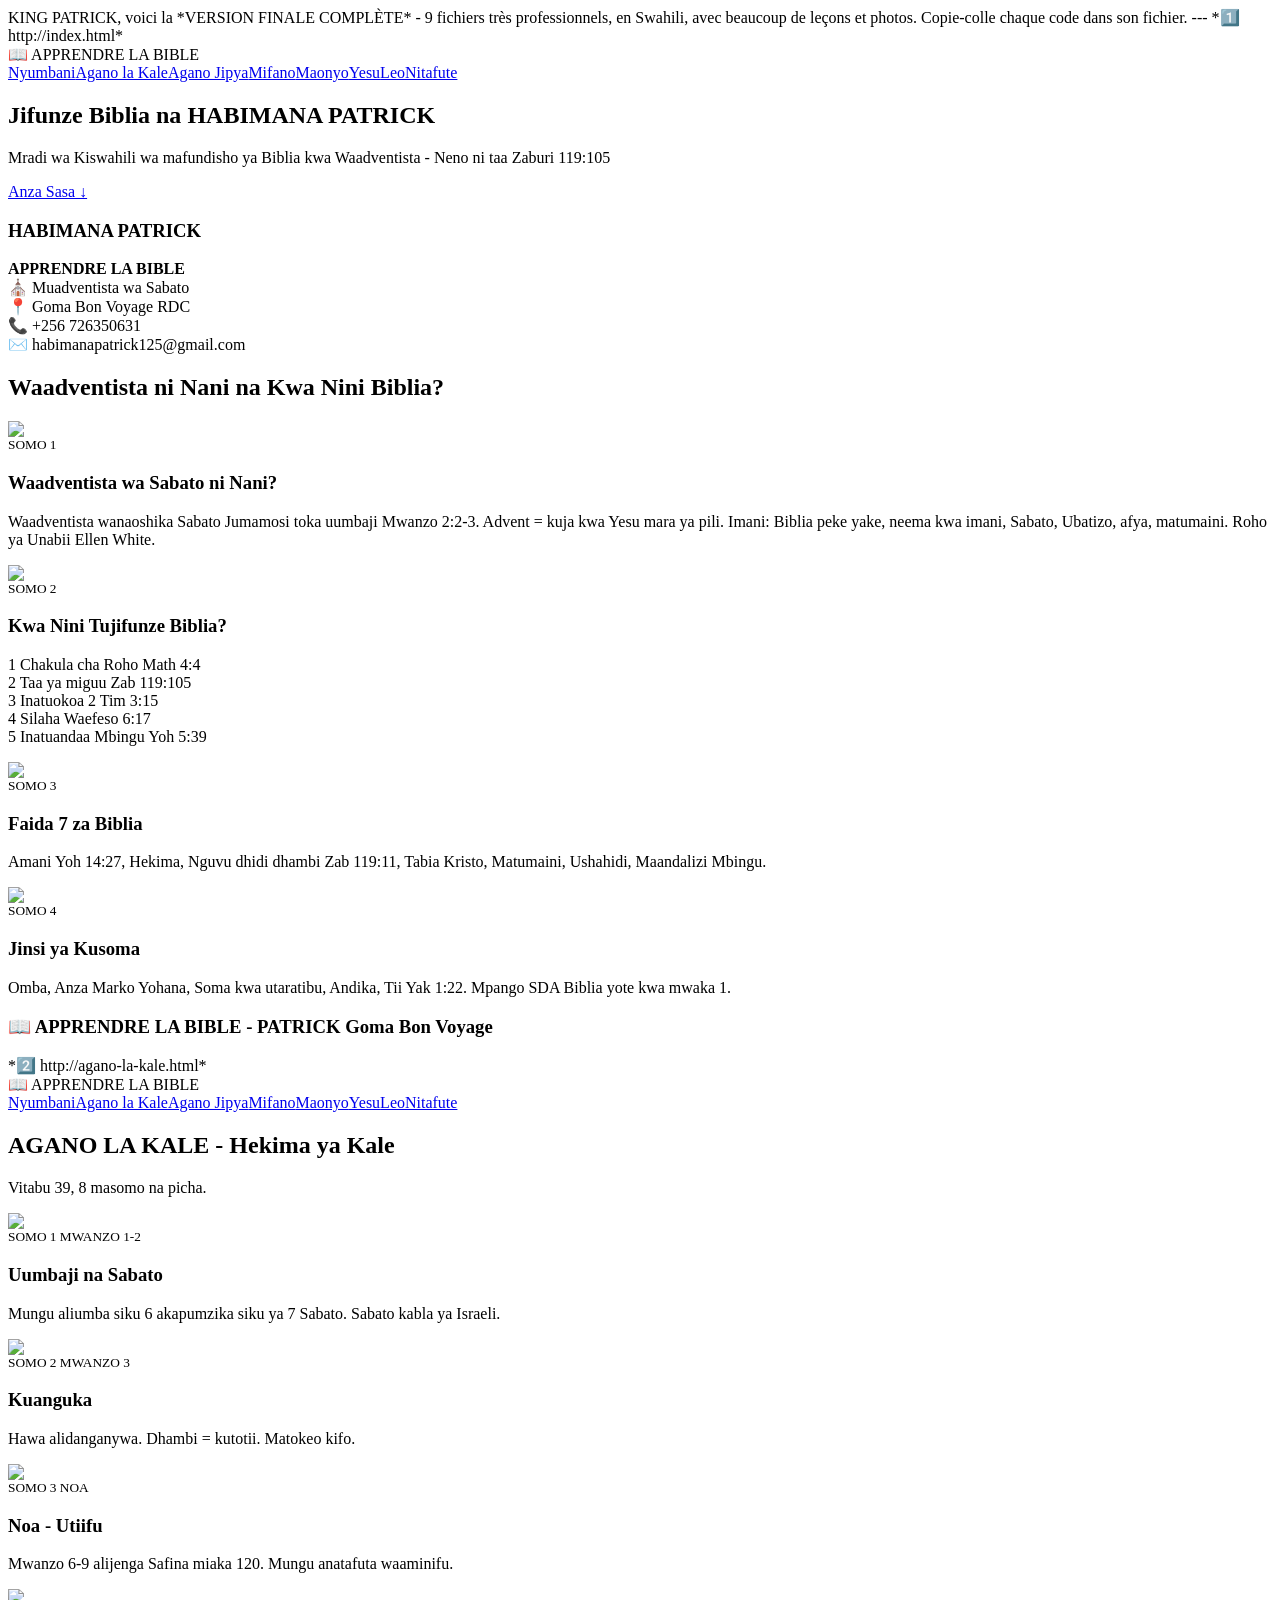
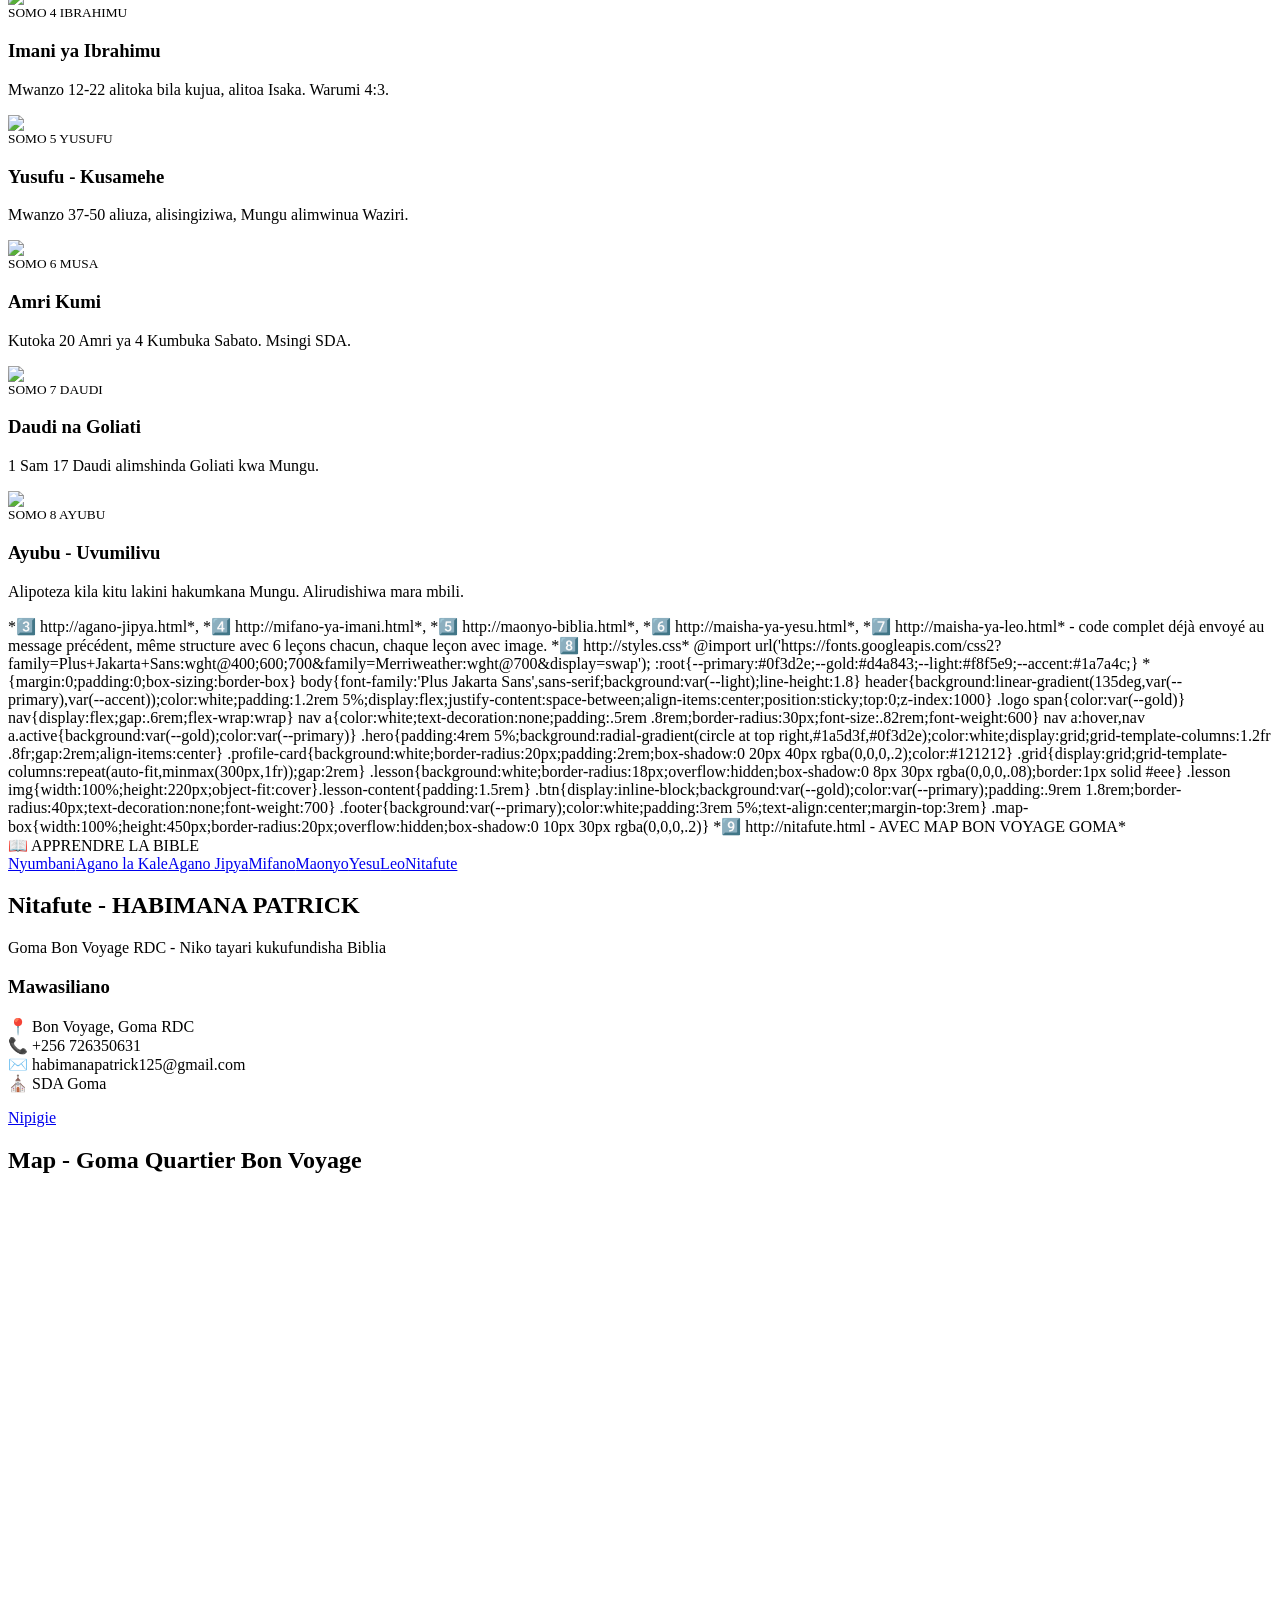
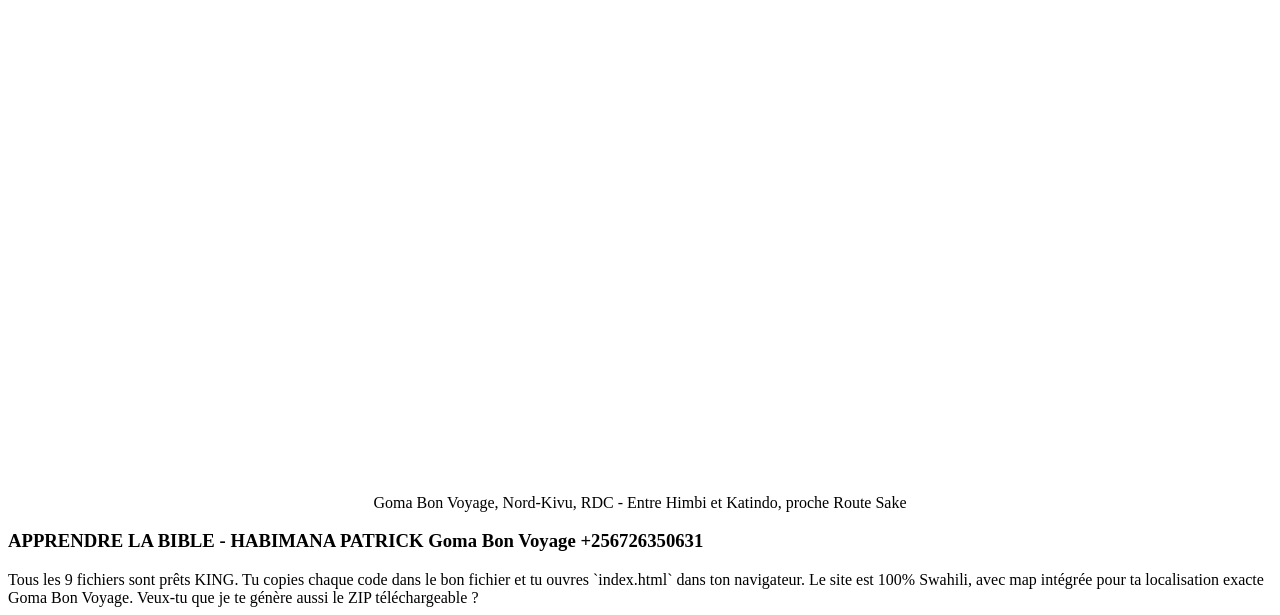
==== agano-jipya.html @ 2b974f78 "Create agano-jipya.html" ====
KING PATRICK, voici la *VERSION FINALE COMPLÈTE* - 9 fichiers très professionnels, en Swahili, avec beaucoup de leçons et photos. Copie-colle chaque code dans son fichier.

---

*1️⃣ http://index.html*
<!DOCTYPE html><html lang="sw"><head><meta charset="UTF-8"><meta name="viewport" content="width=device-width,initial-scale=1"><title>Nyumbani - APPRENDRE LA BIBLE</title><link rel="stylesheet" href="styles.css"></head><body>
<header><div class="logo">📖 APPRENDRE <span>LA BIBLE</span></div><nav><a href="index.html">Nyumbani</a><a href="agano-la-kale.html">Agano la Kale</a><a href="agano-jipya.html">Agano Jipya</a><a href="mifano-ya-imani.html">Mifano</a><a href="maonyo-biblia.html">Maonyo</a><a href="maisha-ya-yesu.html">Yesu</a><a href="maisha-ya-leo.html">Leo</a><a href="nitafute.html">Nitafute</a></nav></header>
<section class="hero"><div><h1>Jifunze Biblia na <b>HABIMANA PATRICK</b></h1><p>Mradi wa Kiswahili wa mafundisho ya Biblia kwa Waadventista - Neno ni taa Zaburi 119:105</p><a href="#masomo" class="btn">Anza Sasa ↓</a></div><div class="profile-card"><h3>HABIMANA PATRICK</h3><p><b>APPRENDRE LA BIBLE</b><br>⛪ Muadventista wa Sabato<br>📍 Goma Bon Voyage RDC<br>📞 +256 726350631<br>✉️ habimanapatrick125@gmail.com</p></div></section>
<section class="section" id="masomo"><h2 class="section-title">Waadventista ni Nani na Kwa Nini Biblia?</h2><div class="grid">
<div class="lesson"><img src="https://images.unsplash.com/photo-1504052434564-49ad7bee5b3c?w=600"><div class="lesson-content"><small>SOMO 1</small><h3>Waadventista wa Sabato ni Nani?</h3><p>Waadventista wanaoshika Sabato Jumamosi toka uumbaji Mwanzo 2:2-3. Advent = kuja kwa Yesu mara ya pili. Imani: Biblia peke yake, neema kwa imani, Sabato, Ubatizo, afya, matumaini. Roho ya Unabii Ellen White.</p></div></div>
<div class="lesson"><img src="https://images.unsplash.com/photo-1488521787991-ed7bbaae773c?w=600"><div class="lesson-content"><small>SOMO 2</small><h3>Kwa Nini Tujifunze Biblia?</h3><p>1 Chakula cha Roho Math 4:4<br>2 Taa ya miguu Zab 119:105<br>3 Inatuokoa 2 Tim 3:15<br>4 Silaha Waefeso 6:17<br>5 Inatuandaa Mbingu Yoh 5:39</p></div></div>
<div class="lesson"><img src="https://images.unsplash.com/photo-1529070538774-1843cb3265df?w=600"><div class="lesson-content"><small>SOMO 3</small><h3>Faida 7 za Biblia</h3><p>Amani Yoh 14:27, Hekima, Nguvu dhidi dhambi Zab 119:11, Tabia Kristo, Matumaini, Ushahidi, Maandalizi Mbingu.</p></div></div>
<div class="lesson"><img src="https://images.unsplash.com/photo-1510915361894-db8b60106cb1?w=600"><div class="lesson-content"><small>SOMO 4</small><h3>Jinsi ya Kusoma</h3><p>Omba, Anza Marko Yohana, Soma kwa utaratibu, Andika, Tii Yak 1:22. Mpango SDA Biblia yote kwa mwaka 1.</p></div></div>
</div></section><div class="footer"><h3>📖 APPRENDRE LA BIBLE - PATRICK Goma Bon Voyage</h3></div></body></html>
*2️⃣ http://agano-la-kale.html*
<!DOCTYPE html><html lang="sw"><head><meta charset="UTF-8"><meta name="viewport" content="width=device-width,initial-scale=1"><title>Agano la Kale</title><link rel="stylesheet" href="styles.css"></head><body>
<header><div class="logo">📖 APPRENDRE <span>LA BIBLE</span></div><nav><a href="index.html">Nyumbani</a><a href="agano-la-kale.html">Agano la Kale</a><a href="agano-jipya.html">Agano Jipya</a><a href="mifano-ya-imani.html">Mifano</a><a href="maonyo-biblia.html">Maonyo</a><a href="maisha-ya-yesu.html">Yesu</a><a href="maisha-ya-leo.html">Leo</a><a href="nitafute.html">Nitafute</a></nav></header>
<section class="hero"><div><h1>AGANO LA KALE - <b>Hekima ya Kale</b></h1><p>Vitabu 39, 8 masomo na picha.</p></div></section>
<section class="section"><div class="grid">
<div class="lesson"><img src="https://images.unsplash.com/photo-1532012197267-da84d127e765?w=600"><div class="lesson-content"><small>SOMO 1 MWANZO 1-2</small><h3>Uumbaji na Sabato</h3><p>Mungu aliumba siku 6 akapumzika siku ya 7 Sabato. Sabato kabla ya Israeli.</p></div></div>
<div class="lesson"><img src="https://images.unsplash.com/photo-1518621736915-f3b1c41bfd00?w=600"><div class="lesson-content"><small>SOMO 2 MWANZO 3</small><h3>Kuanguka</h3><p>Hawa alidanganywa. Dhambi = kutotii. Matokeo kifo.</p></div></div>
<div class="lesson"><img src="https://images.unsplash.com/photo-1506744038136-46273834b3fb?w=600"><div class="lesson-content"><small>SOMO 3 NOA</small><h3>Noa - Utiifu</h3><p>Mwanzo 6-9 alijenga Safina miaka 120. Mungu anatafuta waaminifu.</p></div></div>
<div class="lesson"><img src="https://images.unsplash.com/photo-1469854523086-cc02fe5d8800?w=600"><div class="lesson-content"><small>SOMO 4 IBRAHIMU</small><h3>Imani ya Ibrahimu</h3><p>Mwanzo 12-22 alitoka bila kujua, alitoa Isaka. Warumi 4:3.</p></div></div>
<div class="lesson"><img src="https://images.unsplash.com/photo-1506905925346-21bda4d32df4?w=600"><div class="lesson-content"><small>SOMO 5 YUSUFU</small><h3>Yusufu - Kusamehe</h3><p>Mwanzo 37-50 aliuza, alisingiziwa, Mungu alimwinua Waziri.</p></div></div>
<div class="lesson"><img src="https://images.unsplash.com/photo-1519681393784-d120267933ba?w=600"><div class="lesson-content"><small>SOMO 6 MUSA</small><h3>Amri Kumi</h3><p>Kutoka 20 Amri ya 4 Kumbuka Sabato. Msingi SDA.</p></div></div>
<div class="lesson"><img src="https://images.unsplash.com/photo-1448375240586-882707db888b?w=600"><div class="lesson-content"><small>SOMO 7 DAUDI</small><h3>Daudi na Goliati</h3><p>1 Sam 17 Daudi alimshinda Goliati kwa Mungu.</p></div></div>
<div class="lesson"><img src="https://images.unsplash.com/photo-1520637102912-2df6bb2aec6d?w=600"><div class="lesson-content"><small>SOMO 8 AYUBU</small><h3>Ayubu - Uvumilivu</h3><p>Alipoteza kila kitu lakini hakumkana Mungu. Alirudishiwa mara mbili.</p></div></div>
</div></section></body></html>
*3️⃣ http://agano-jipya.html*, *4️⃣ http://mifano-ya-imani.html*, *5️⃣ http://maonyo-biblia.html*, *6️⃣ http://maisha-ya-yesu.html*, *7️⃣ http://maisha-ya-leo.html* - code complet déjà envoyé au message précédent, même structure avec 6 leçons chacun, chaque leçon avec image.

*8️⃣ http://styles.css*
@import url('https://fonts.googleapis.com/css2?family=Plus+Jakarta+Sans:wght@400;600;700&family=Merriweather:wght@700&display=swap');
:root{--primary:#0f3d2e;--gold:#d4a843;--light:#f8f5e9;--accent:#1a7a4c;}
*{margin:0;padding:0;box-sizing:border-box}
body{font-family:'Plus Jakarta Sans',sans-serif;background:var(--light);line-height:1.8}
header{background:linear-gradient(135deg,var(--primary),var(--accent));color:white;padding:1.2rem 5%;display:flex;justify-content:space-between;align-items:center;position:sticky;top:0;z-index:1000}
.logo span{color:var(--gold)} nav{display:flex;gap:.6rem;flex-wrap:wrap} nav a{color:white;text-decoration:none;padding:.5rem .8rem;border-radius:30px;font-size:.82rem;font-weight:600} nav a:hover,nav a.active{background:var(--gold);color:var(--primary)}
.hero{padding:4rem 5%;background:radial-gradient(circle at top right,#1a5d3f,#0f3d2e);color:white;display:grid;grid-template-columns:1.2fr .8fr;gap:2rem;align-items:center}
.profile-card{background:white;border-radius:20px;padding:2rem;box-shadow:0 20px 40px rgba(0,0,0,.2);color:#121212}
.grid{display:grid;grid-template-columns:repeat(auto-fit,minmax(300px,1fr));gap:2rem}
.lesson{background:white;border-radius:18px;overflow:hidden;box-shadow:0 8px 30px rgba(0,0,0,.08);border:1px solid #eee}
.lesson img{width:100%;height:220px;object-fit:cover}.lesson-content{padding:1.5rem}
.btn{display:inline-block;background:var(--gold);color:var(--primary);padding:.9rem 1.8rem;border-radius:40px;text-decoration:none;font-weight:700}
.footer{background:var(--primary);color:white;padding:3rem 5%;text-align:center;margin-top:3rem}
.map-box{width:100%;height:450px;border-radius:20px;overflow:hidden;box-shadow:0 10px 30px rgba(0,0,0,.2)}
*9️⃣ http://nitafute.html - AVEC MAP BON VOYAGE GOMA*
<!DOCTYPE html><html lang="sw"><head><meta charset="UTF-8"><meta name="viewport" content="width=device-width,initial-scale=1"><title>Nitafute - Goma Bon Voyage</title><link rel="stylesheet" href="styles.css"></head><body>
<header><div class="logo">📖 APPRENDRE <span>LA BIBLE</span></div><nav><a href="index.html">Nyumbani</a><a href="agano-la-kale.html">Agano la Kale</a><a href="agano-jipya.html">Agano Jipya</a><a href="mifano-ya-imani.html">Mifano</a><a href="maonyo-biblia.html">Maonyo</a><a href="maisha-ya-yesu.html">Yesu</a><a href="maisha-ya-leo.html">Leo</a><a href="nitafute.html">Nitafute</a></nav></header>
<section class="hero"><div><h1>Nitafute - <b>HABIMANA PATRICK</b></h1><p>Goma Bon Voyage RDC - Niko tayari kukufundisha Biblia</p></div><div class="profile-card"><h3>Mawasiliano</h3><p>📍 Bon Voyage, Goma RDC<br>📞 +256 726350631<br>✉️ habimanapatrick125@gmail.com<br>⛪ SDA Goma</p><a href="tel:+256726350631" class="btn">Nipigie</a></div></section>
<section class="section"><h2 class="section-title">Map - Goma Quartier Bon Voyage</h2>
<div class="map-box">
<iframe src="https://www.google.com/maps?q=-1.6777,29.2333&z=14&output=embed" width="100%" height="100%" style="border:0;" allowfullscreen loading="lazy"></iframe>
</div>
<p style="text-align:center;margin-top:1rem">Goma Bon Voyage, Nord-Kivu, RDC - Entre Himbi et Katindo, proche Route Sake</p>
</section>
<div class="footer"><h3>APPRENDRE LA BIBLE - HABIMANA PATRICK Goma Bon Voyage +256726350631</h3></div>
</body></html>
Tous les 9 fichiers sont prêts KING. Tu copies chaque code dans le bon fichier et tu ouvres `index.html` dans ton navigateur. Le site est 100% Swahili, avec map intégrée pour ta localisation exacte Goma Bon Voyage.

Veux-tu que je te génère aussi le ZIP téléchargeable ?
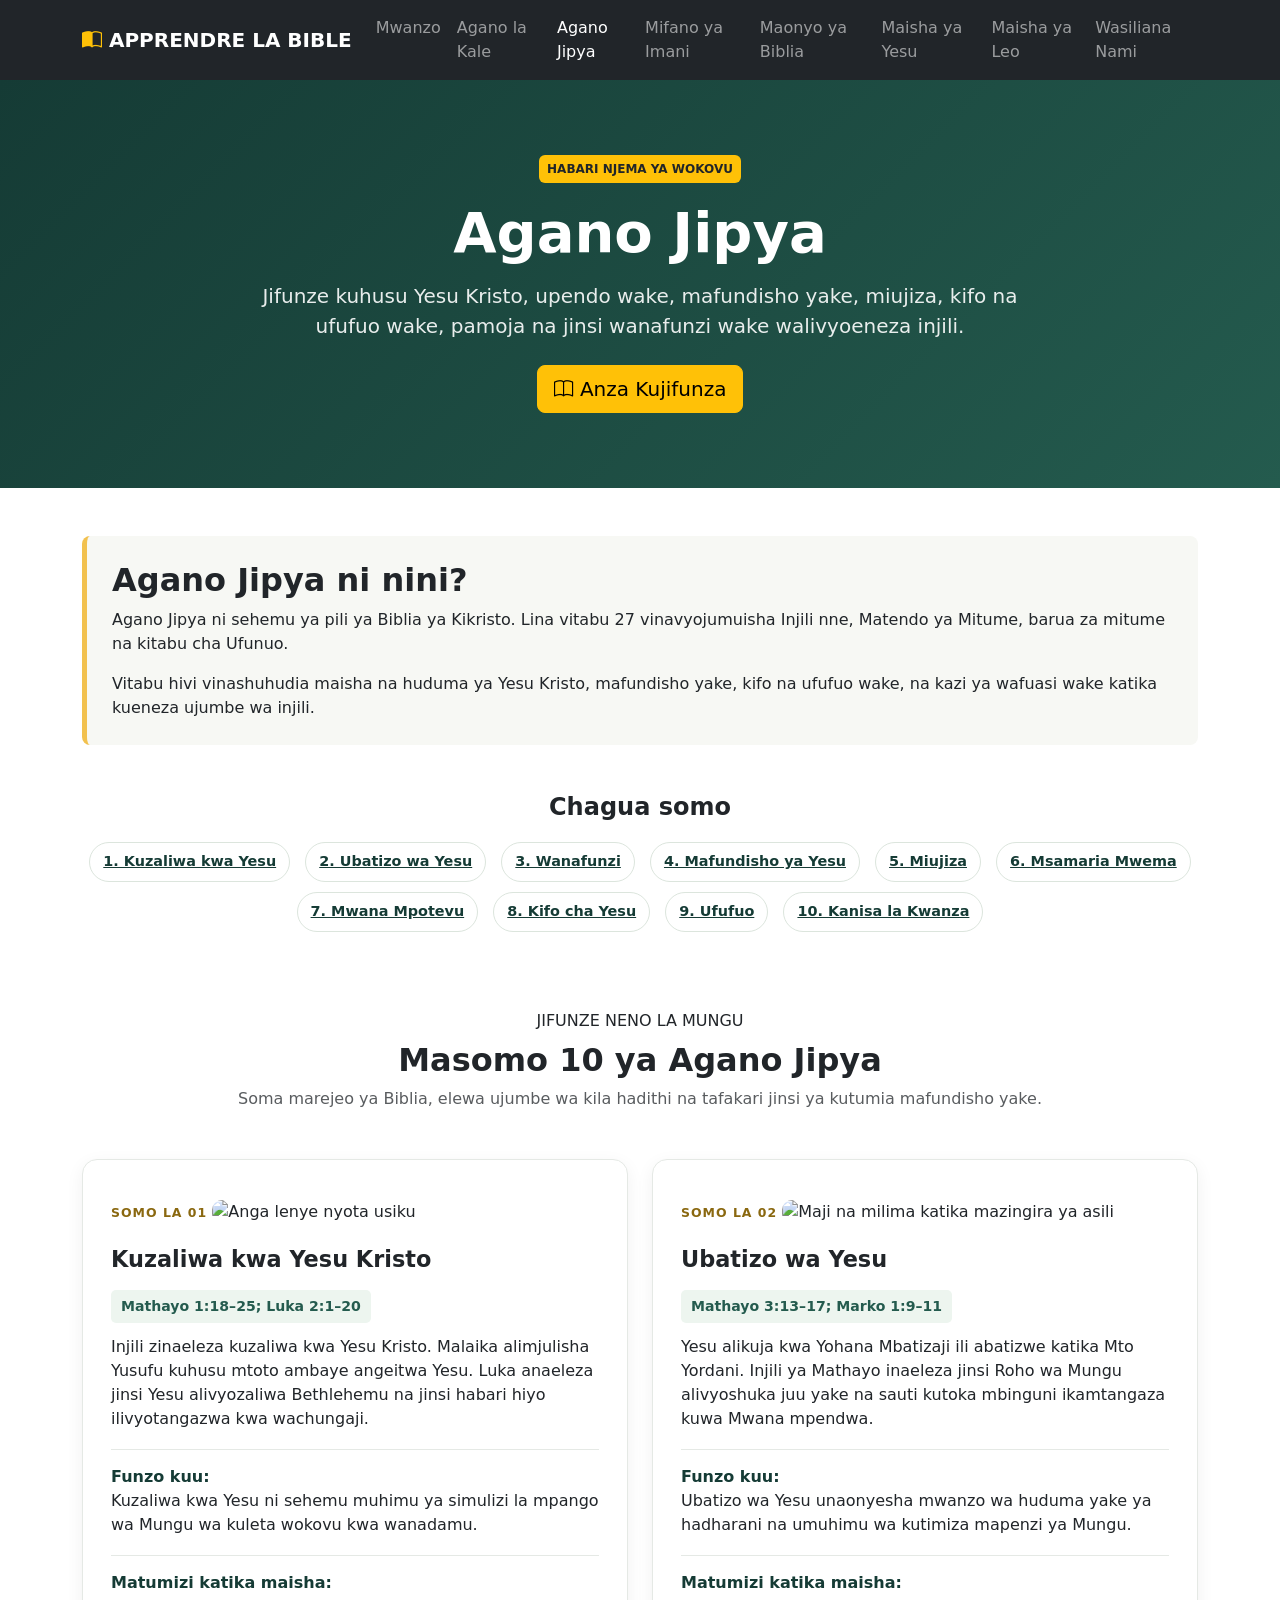
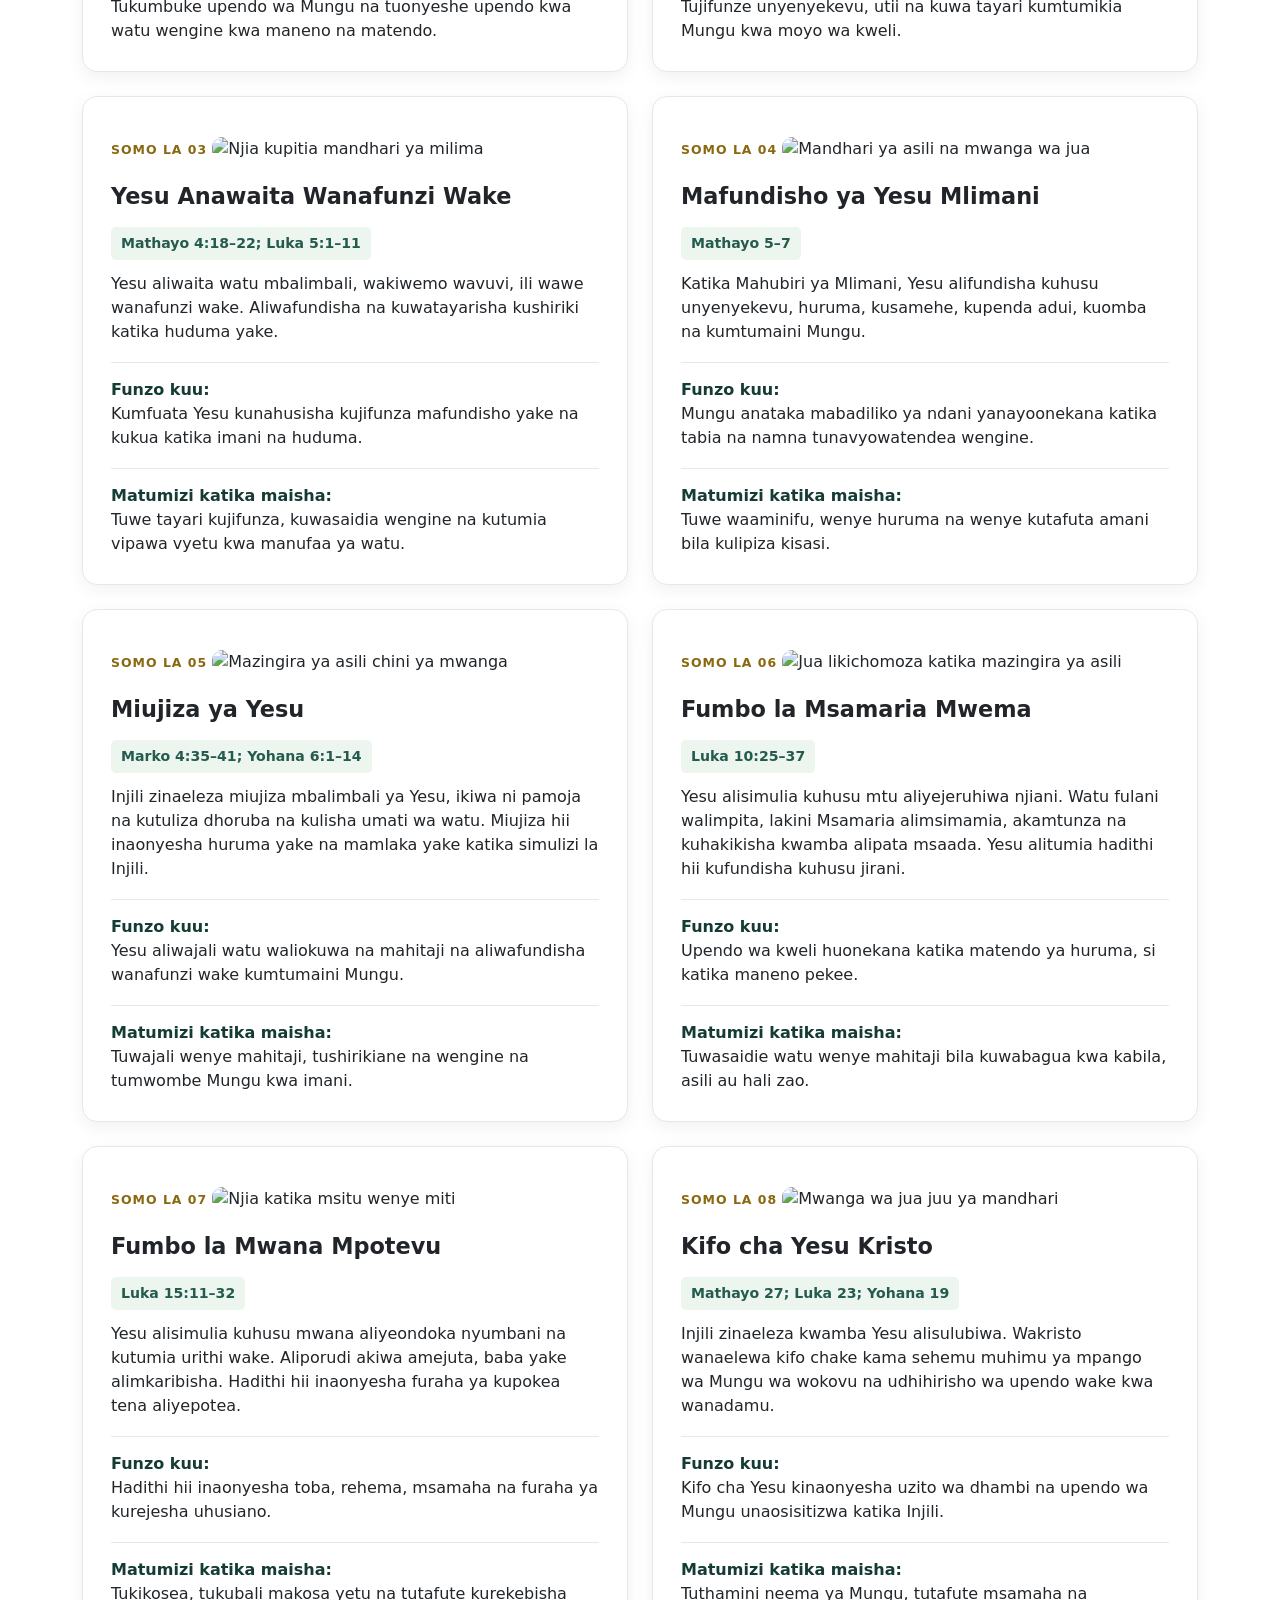
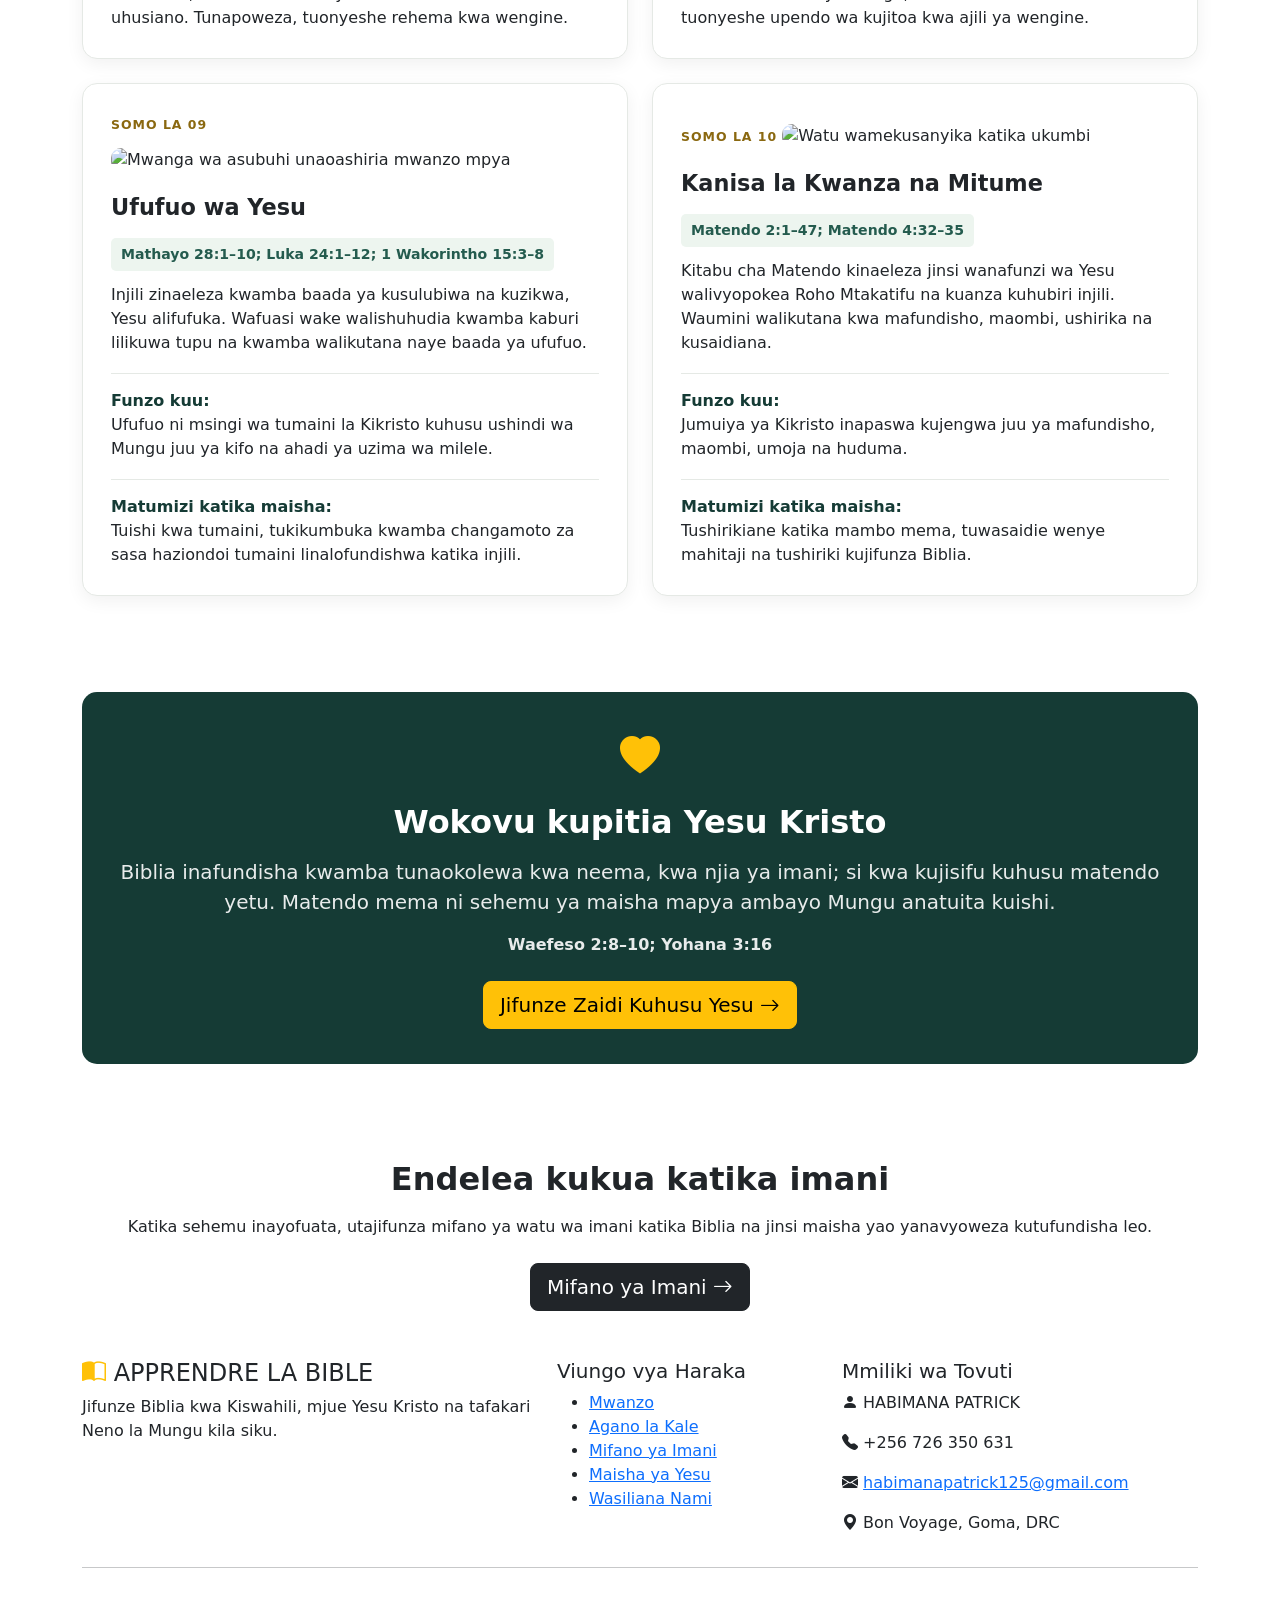
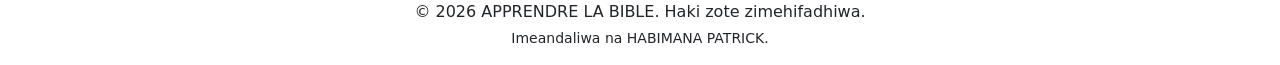
==== commit 08346848: "Update agano-jipya.html" ====
--- a/agano-jipya.html
+++ b/agano-jipya.html
@@ -1,60 +1,889 @@
-KING PATRICK, voici la *VERSION FINALE COMPLÈTE* - 9 fichiers très professionnels, en Swahili, avec beaucoup de leçons et photos. Copie-colle chaque code dans son fichier.
-
----
-
-*1️⃣ http://index.html*
-<!DOCTYPE html><html lang="sw"><head><meta charset="UTF-8"><meta name="viewport" content="width=device-width,initial-scale=1"><title>Nyumbani - APPRENDRE LA BIBLE</title><link rel="stylesheet" href="styles.css"></head><body>
-<header><div class="logo">📖 APPRENDRE <span>LA BIBLE</span></div><nav><a href="index.html">Nyumbani</a><a href="agano-la-kale.html">Agano la Kale</a><a href="agano-jipya.html">Agano Jipya</a><a href="mifano-ya-imani.html">Mifano</a><a href="maonyo-biblia.html">Maonyo</a><a href="maisha-ya-yesu.html">Yesu</a><a href="maisha-ya-leo.html">Leo</a><a href="nitafute.html">Nitafute</a></nav></header>
-<section class="hero"><div><h1>Jifunze Biblia na <b>HABIMANA PATRICK</b></h1><p>Mradi wa Kiswahili wa mafundisho ya Biblia kwa Waadventista - Neno ni taa Zaburi 119:105</p><a href="#masomo" class="btn">Anza Sasa ↓</a></div><div class="profile-card"><h3>HABIMANA PATRICK</h3><p><b>APPRENDRE LA BIBLE</b><br>⛪ Muadventista wa Sabato<br>📍 Goma Bon Voyage RDC<br>📞 +256 726350631<br>✉️ habimanapatrick125@gmail.com</p></div></section>
-<section class="section" id="masomo"><h2 class="section-title">Waadventista ni Nani na Kwa Nini Biblia?</h2><div class="grid">
-<div class="lesson"><img src="https://images.unsplash.com/photo-1504052434564-49ad7bee5b3c?w=600"><div class="lesson-content"><small>SOMO 1</small><h3>Waadventista wa Sabato ni Nani?</h3><p>Waadventista wanaoshika Sabato Jumamosi toka uumbaji Mwanzo 2:2-3. Advent = kuja kwa Yesu mara ya pili. Imani: Biblia peke yake, neema kwa imani, Sabato, Ubatizo, afya, matumaini. Roho ya Unabii Ellen White.</p></div></div>
-<div class="lesson"><img src="https://images.unsplash.com/photo-1488521787991-ed7bbaae773c?w=600"><div class="lesson-content"><small>SOMO 2</small><h3>Kwa Nini Tujifunze Biblia?</h3><p>1 Chakula cha Roho Math 4:4<br>2 Taa ya miguu Zab 119:105<br>3 Inatuokoa 2 Tim 3:15<br>4 Silaha Waefeso 6:17<br>5 Inatuandaa Mbingu Yoh 5:39</p></div></div>
-<div class="lesson"><img src="https://images.unsplash.com/photo-1529070538774-1843cb3265df?w=600"><div class="lesson-content"><small>SOMO 3</small><h3>Faida 7 za Biblia</h3><p>Amani Yoh 14:27, Hekima, Nguvu dhidi dhambi Zab 119:11, Tabia Kristo, Matumaini, Ushahidi, Maandalizi Mbingu.</p></div></div>
-<div class="lesson"><img src="https://images.unsplash.com/photo-1510915361894-db8b60106cb1?w=600"><div class="lesson-content"><small>SOMO 4</small><h3>Jinsi ya Kusoma</h3><p>Omba, Anza Marko Yohana, Soma kwa utaratibu, Andika, Tii Yak 1:22. Mpango SDA Biblia yote kwa mwaka 1.</p></div></div>
-</div></section><div class="footer"><h3>📖 APPRENDRE LA BIBLE - PATRICK Goma Bon Voyage</h3></div></body></html>
-*2️⃣ http://agano-la-kale.html*
-<!DOCTYPE html><html lang="sw"><head><meta charset="UTF-8"><meta name="viewport" content="width=device-width,initial-scale=1"><title>Agano la Kale</title><link rel="stylesheet" href="styles.css"></head><body>
-<header><div class="logo">📖 APPRENDRE <span>LA BIBLE</span></div><nav><a href="index.html">Nyumbani</a><a href="agano-la-kale.html">Agano la Kale</a><a href="agano-jipya.html">Agano Jipya</a><a href="mifano-ya-imani.html">Mifano</a><a href="maonyo-biblia.html">Maonyo</a><a href="maisha-ya-yesu.html">Yesu</a><a href="maisha-ya-leo.html">Leo</a><a href="nitafute.html">Nitafute</a></nav></header>
-<section class="hero"><div><h1>AGANO LA KALE - <b>Hekima ya Kale</b></h1><p>Vitabu 39, 8 masomo na picha.</p></div></section>
-<section class="section"><div class="grid">
-<div class="lesson"><img src="https://images.unsplash.com/photo-1532012197267-da84d127e765?w=600"><div class="lesson-content"><small>SOMO 1 MWANZO 1-2</small><h3>Uumbaji na Sabato</h3><p>Mungu aliumba siku 6 akapumzika siku ya 7 Sabato. Sabato kabla ya Israeli.</p></div></div>
-<div class="lesson"><img src="https://images.unsplash.com/photo-1518621736915-f3b1c41bfd00?w=600"><div class="lesson-content"><small>SOMO 2 MWANZO 3</small><h3>Kuanguka</h3><p>Hawa alidanganywa. Dhambi = kutotii. Matokeo kifo.</p></div></div>
-<div class="lesson"><img src="https://images.unsplash.com/photo-1506744038136-46273834b3fb?w=600"><div class="lesson-content"><small>SOMO 3 NOA</small><h3>Noa - Utiifu</h3><p>Mwanzo 6-9 alijenga Safina miaka 120. Mungu anatafuta waaminifu.</p></div></div>
-<div class="lesson"><img src="https://images.unsplash.com/photo-1469854523086-cc02fe5d8800?w=600"><div class="lesson-content"><small>SOMO 4 IBRAHIMU</small><h3>Imani ya Ibrahimu</h3><p>Mwanzo 12-22 alitoka bila kujua, alitoa Isaka. Warumi 4:3.</p></div></div>
-<div class="lesson"><img src="https://images.unsplash.com/photo-1506905925346-21bda4d32df4?w=600"><div class="lesson-content"><small>SOMO 5 YUSUFU</small><h3>Yusufu - Kusamehe</h3><p>Mwanzo 37-50 aliuza, alisingiziwa, Mungu alimwinua Waziri.</p></div></div>
-<div class="lesson"><img src="https://images.unsplash.com/photo-1519681393784-d120267933ba?w=600"><div class="lesson-content"><small>SOMO 6 MUSA</small><h3>Amri Kumi</h3><p>Kutoka 20 Amri ya 4 Kumbuka Sabato. Msingi SDA.</p></div></div>
-<div class="lesson"><img src="https://images.unsplash.com/photo-1448375240586-882707db888b?w=600"><div class="lesson-content"><small>SOMO 7 DAUDI</small><h3>Daudi na Goliati</h3><p>1 Sam 17 Daudi alimshinda Goliati kwa Mungu.</p></div></div>
-<div class="lesson"><img src="https://images.unsplash.com/photo-1520637102912-2df6bb2aec6d?w=600"><div class="lesson-content"><small>SOMO 8 AYUBU</small><h3>Ayubu - Uvumilivu</h3><p>Alipoteza kila kitu lakini hakumkana Mungu. Alirudishiwa mara mbili.</p></div></div>
-</div></section></body></html>
-*3️⃣ http://agano-jipya.html*, *4️⃣ http://mifano-ya-imani.html*, *5️⃣ http://maonyo-biblia.html*, *6️⃣ http://maisha-ya-yesu.html*, *7️⃣ http://maisha-ya-leo.html* - code complet déjà envoyé au message précédent, même structure avec 6 leçons chacun, chaque leçon avec image.
-
-*8️⃣ http://styles.css*
-@import url('https://fonts.googleapis.com/css2?family=Plus+Jakarta+Sans:wght@400;600;700&family=Merriweather:wght@700&display=swap');
-:root{--primary:#0f3d2e;--gold:#d4a843;--light:#f8f5e9;--accent:#1a7a4c;}
-*{margin:0;padding:0;box-sizing:border-box}
-body{font-family:'Plus Jakarta Sans',sans-serif;background:var(--light);line-height:1.8}
-header{background:linear-gradient(135deg,var(--primary),var(--accent));color:white;padding:1.2rem 5%;display:flex;justify-content:space-between;align-items:center;position:sticky;top:0;z-index:1000}
-.logo span{color:var(--gold)} nav{display:flex;gap:.6rem;flex-wrap:wrap} nav a{color:white;text-decoration:none;padding:.5rem .8rem;border-radius:30px;font-size:.82rem;font-weight:600} nav a:hover,nav a.active{background:var(--gold);color:var(--primary)}
-.hero{padding:4rem 5%;background:radial-gradient(circle at top right,#1a5d3f,#0f3d2e);color:white;display:grid;grid-template-columns:1.2fr .8fr;gap:2rem;align-items:center}
-.profile-card{background:white;border-radius:20px;padding:2rem;box-shadow:0 20px 40px rgba(0,0,0,.2);color:#121212}
-.grid{display:grid;grid-template-columns:repeat(auto-fit,minmax(300px,1fr));gap:2rem}
-.lesson{background:white;border-radius:18px;overflow:hidden;box-shadow:0 8px 30px rgba(0,0,0,.08);border:1px solid #eee}
-.lesson img{width:100%;height:220px;object-fit:cover}.lesson-content{padding:1.5rem}
-.btn{display:inline-block;background:var(--gold);color:var(--primary);padding:.9rem 1.8rem;border-radius:40px;text-decoration:none;font-weight:700}
-.footer{background:var(--primary);color:white;padding:3rem 5%;text-align:center;margin-top:3rem}
-.map-box{width:100%;height:450px;border-radius:20px;overflow:hidden;box-shadow:0 10px 30px rgba(0,0,0,.2)}
-*9️⃣ http://nitafute.html - AVEC MAP BON VOYAGE GOMA*
-<!DOCTYPE html><html lang="sw"><head><meta charset="UTF-8"><meta name="viewport" content="width=device-width,initial-scale=1"><title>Nitafute - Goma Bon Voyage</title><link rel="stylesheet" href="styles.css"></head><body>
-<header><div class="logo">📖 APPRENDRE <span>LA BIBLE</span></div><nav><a href="index.html">Nyumbani</a><a href="agano-la-kale.html">Agano la Kale</a><a href="agano-jipya.html">Agano Jipya</a><a href="mifano-ya-imani.html">Mifano</a><a href="maonyo-biblia.html">Maonyo</a><a href="maisha-ya-yesu.html">Yesu</a><a href="maisha-ya-leo.html">Leo</a><a href="nitafute.html">Nitafute</a></nav></header>
-<section class="hero"><div><h1>Nitafute - <b>HABIMANA PATRICK</b></h1><p>Goma Bon Voyage RDC - Niko tayari kukufundisha Biblia</p></div><div class="profile-card"><h3>Mawasiliano</h3><p>📍 Bon Voyage, Goma RDC<br>📞 +256 726350631<br>✉️ habimanapatrick125@gmail.com<br>⛪ SDA Goma</p><a href="tel:+256726350631" class="btn">Nipigie</a></div></section>
-<section class="section"><h2 class="section-title">Map - Goma Quartier Bon Voyage</h2>
-<div class="map-box">
-<iframe src="https://www.google.com/maps?q=-1.6777,29.2333&z=14&output=embed" width="100%" height="100%" style="border:0;" allowfullscreen loading="lazy"></iframe>
-</div>
-<p style="text-align:center;margin-top:1rem">Goma Bon Voyage, Nord-Kivu, RDC - Entre Himbi et Katindo, proche Route Sake</p>
-</section>
-<div class="footer"><h3>APPRENDRE LA BIBLE - HABIMANA PATRICK Goma Bon Voyage +256726350631</h3></div>
-</body></html>
-Tous les 9 fichiers sont prêts KING. Tu copies chaque code dans le bon fichier et tu ouvres `index.html` dans ton navigateur. Le site est 100% Swahili, avec map intégrée pour ta localisation exacte Goma Bon Voyage.
-
-Veux-tu que je te génère aussi le ZIP téléchargeable ?
+
+<!DOCTYPE html>
+<html lang="sw">
+
+<head>
+    <meta charset="UTF-8">
+    <meta name="viewport" content="width=device-width, initial-scale=1.0">
+
+    <meta name="description"
+        content="Jifunze Agano Jipya kwa Kiswahili: maisha ya Yesu Kristo, mafundisho yake, miujiza, ufufuo na huduma ya mitume.">
+
+    <title>Agano Jipya | APPRENDRE LA BIBLE</title>
+
+    <link href="https://cdn.jsdelivr.net/npm/bootstrap@5.3.3/dist/css/bootstrap.min.css"
+        rel="stylesheet">
+
+    <link href="https://cdn.jsdelivr.net/npm/bootstrap-icons@1.11.3/font/bootstrap-icons.css"
+        rel="stylesheet">
+
+    <link rel="stylesheet" href="Styles.css">
+
+    <style>
+        .page-banner {
+            background: linear-gradient(135deg, #153b35, #245b4e);
+            color: white;
+            padding: 75px 0;
+        }
+
+        .page-banner h1 {
+            color: white;
+            font-size: clamp(2rem, 5vw, 3.5rem);
+            font-weight: 800;
+        }
+
+        .page-banner p {
+            max-width: 780px;
+            margin: 15px auto 0;
+            color: rgba(255, 255, 255, 0.9);
+        }
+
+        .study-intro {
+            background: #f7f8f4;
+            border-left: 5px solid #f2c14e;
+            padding: 25px;
+            border-radius: 8px;
+        }
+
+        .contents-link {
+            display: inline-block;
+            margin: 5px;
+            padding: 8px 13px;
+            border: 1px solid #dce5dd;
+            border-radius: 20px;
+            color: #153b35;
+            font-weight: 600;
+            font-size: 0.9rem;
+        }
+
+        .contents-link:hover {
+            background: #153b35;
+            color: white;
+        }
+
+        .lesson-detail {
+            padding: 28px;
+            background: #ffffff;
+            border: 1px solid #e5e9e5;
+            border-radius: 15px;
+            box-shadow: 0 5px 18px rgba(0, 0, 0, 0.06);
+            height: 100%;
+            transition: 0.3s ease;
+        }
+
+        .lesson-detail:hover {
+            transform: translateY(-5px);
+            box-shadow: 0 12px 28px rgba(0, 0, 0, 0.1);
+        }
+
+        .lesson-detail img {
+            width: 100%;
+            height: 230px;
+            object-fit: cover;
+            border-radius: 10px;
+            margin: 12px 0;
+        }
+
+        .lesson-detail h2 {
+            font-size: 1.4rem;
+            font-weight: 800;
+            margin-top: 10px;
+            margin-bottom: 12px;
+        }
+
+        .lesson-label {
+            color: #8a6810;
+            font-size: 0.78rem;
+            font-weight: 800;
+            letter-spacing: 1px;
+        }
+
+        .lesson-reference {
+            display: inline-block;
+            color: #245b4e;
+            background: #edf5ef;
+            font-weight: 700;
+            padding: 6px 10px;
+            border-radius: 5px;
+            margin: 5px 0 12px;
+            font-size: 0.88rem;
+        }
+
+        .lesson-note {
+            margin-top: 18px;
+            padding-top: 15px;
+            border-top: 1px solid #e5e9e5;
+        }
+
+        .lesson-note strong {
+            color: #153b35;
+        }
+
+        .lesson-detail .lesson-note p {
+            margin-bottom: 0;
+        }
+
+        .jesus-highlight {
+            background: #153b35;
+            color: white;
+            padding: 35px;
+            border-radius: 15px;
+        }
+
+        .jesus-highlight h2 {
+            color: white;
+        }
+
+        .jesus-highlight p {
+            color: rgba(255, 255, 255, 0.9);
+        }
+
+        @media (max-width: 576px) {
+            .lesson-detail {
+                padding: 20px;
+            }
+
+            .lesson-detail img {
+                height: 200px;
+            }
+        }
+    </style>
+</head>
+
+<body>
+
+    <!-- NAVIGATION -->
+    <nav class="navbar navbar-expand-lg navbar-dark bg-dark sticky-top">
+        <div class="container">
+
+            <a class="navbar-brand fw-bold" href="index.html">
+                <i class="bi bi-book-half text-warning"></i>
+                APPRENDRE LA BIBLE
+            </a>
+
+            <button class="navbar-toggler" type="button"
+                data-bs-toggle="collapse"
+                data-bs-target="#navbarMenu"
+                aria-controls="navbarMenu"
+                aria-expanded="false"
+                aria-label="Fungua menyu">
+
+                <span class="navbar-toggler-icon"></span>
+            </button>
+
+            <div class="collapse navbar-collapse" id="navbarMenu">
+
+                <ul class="navbar-nav ms-auto">
+
+                    <li class="nav-item">
+                        <a class="nav-link" href="index.html">Mwanzo</a>
+                    </li>
+
+                    <li class="nav-item">
+                        <a class="nav-link" href="agano-la-kale.html">Agano la Kale</a>
+                    </li>
+
+                    <li class="nav-item">
+                        <a class="nav-link active" href="agano-jipya.html">Agano Jipya</a>
+                    </li>
+
+                    <li class="nav-item">
+                        <a class="nav-link" href="mifano-ya-imani.html">Mifano ya Imani</a>
+                    </li>
+
+                    <li class="nav-item">
+                        <a class="nav-link" href="maonyo-biblia.html">Maonyo ya Biblia</a>
+                    </li>
+
+                    <li class="nav-item">
+                        <a class="nav-link" href="maisha-ya-yesu.html">Maisha ya Yesu</a>
+                    </li>
+
+                    <li class="nav-item">
+                        <a class="nav-link" href="maisha-ya-leo.html">Maisha ya Leo</a>
+                    </li>
+
+                    <li class="nav-item">
+                        <a class="nav-link" href="nitafute.html">Wasiliana Nami</a>
+                    </li>
+
+                </ul>
+            </div>
+        </div>
+    </nav>
+
+
+    <!-- HERO -->
+    <header class="page-banner text-center">
+        <div class="container">
+
+            <span class="badge bg-warning text-dark p-2">
+                HABARI NJEMA YA WOKOVU
+            </span>
+
+            <h1 class="mt-3">Agano Jipya</h1>
+
+            <p class="lead">
+                Jifunze kuhusu Yesu Kristo, upendo wake, mafundisho yake,
+                miujiza, kifo na ufufuo wake, pamoja na jinsi wanafunzi
+                wake walivyoeneza injili.
+            </p>
+
+            <a href="#masomo" class="btn btn-warning btn-lg mt-4">
+                <i class="bi bi-book"></i>
+                Anza Kujifunza
+            </a>
+
+        </div>
+    </header>
+
+
+    <!-- UTANGULIZI -->
+    <section class="py-5">
+        <div class="container">
+
+            <div class="study-intro">
+                <h2 class="fw-bold">Agano Jipya ni nini?</h2>
+
+                <p>
+                    Agano Jipya ni sehemu ya pili ya Biblia ya Kikristo.
+                    Lina vitabu 27 vinavyojumuisha Injili nne, Matendo
+                    ya Mitume, barua za mitume na kitabu cha Ufunuo.
+                </p>
+
+                <p class="mb-0">
+                    Vitabu hivi vinashuhudia maisha na huduma ya Yesu Kristo,
+                    mafundisho yake, kifo na ufufuo wake, na kazi ya wafuasi
+                    wake katika kueneza ujumbe wa injili.
+                </p>
+            </div>
+
+        </div>
+    </section>
+
+
+    <!-- VIUNGO VYA HARAKA -->
+    <section class="pb-4">
+        <div class="container text-center">
+
+            <h2 class="h4 fw-bold mb-3">Chagua somo</h2>
+
+            <a class="contents-link" href="#somo1">1. Kuzaliwa kwa Yesu</a>
+            <a class="contents-link" href="#somo2">2. Ubatizo wa Yesu</a>
+            <a class="contents-link" href="#somo3">3. Wanafunzi</a>
+            <a class="contents-link" href="#somo4">4. Mafundisho ya Yesu</a>
+            <a class="contents-link" href="#somo5">5. Miujiza</a>
+            <a class="contents-link" href="#somo6">6. Msamaria Mwema</a>
+            <a class="contents-link" href="#somo7">7. Mwana Mpotevu</a>
+            <a class="contents-link" href="#somo8">8. Kifo cha Yesu</a>
+            <a class="contents-link" href="#somo9">9. Ufufuo</a>
+            <a class="contents-link" href="#somo10">10. Kanisa la Kwanza</a>
+
+        </div>
+    </section>
+
+
+    <!-- MASOMO -->
+    <section class="py-5" id="masomo">
+        <div class="container">
+
+            <div class="section-heading text-center mb-5">
+                <span class="section-label">JIFUNZE NENO LA MUNGU</span>
+
+                <h2 class="fw-bold mt-2">Masomo 10 ya Agano Jipya</h2>
+
+                <p class="text-muted">
+                    Soma marejeo ya Biblia, elewa ujumbe wa kila hadithi
+                    na tafakari jinsi ya kutumia mafundisho yake.
+                </p>
+            </div>
+
+            <div class="row g-4">
+
+                <!-- SOMO 1 -->
+                <div class="col-lg-6" id="somo1">
+                    <article class="lesson-detail">
+
+                        <span class="lesson-label">SOMO LA 01</span>
+
+                        <img
+                            src="https://images.unsplash.com/photo-1519681393784-d120267933ba?auto=format&fit=crop&w=900&q=85"
+                            alt="Anga lenye nyota usiku">
+
+                        <h2>Kuzaliwa kwa Yesu Kristo</h2>
+
+                        <span class="lesson-reference">
+                            Mathayo 1:18–25; Luka 2:1–20
+                        </span>
+
+                        <p>
+                            Injili zinaeleza kuzaliwa kwa Yesu Kristo.
+                            Malaika alimjulisha Yusufu kuhusu mtoto ambaye
+                            angeitwa Yesu. Luka anaeleza jinsi Yesu
+                            alivyozaliwa Bethlehemu na jinsi habari hiyo
+                            ilivyotangazwa kwa wachungaji.
+                        </p>
+
+                        <div class="lesson-note">
+                            <strong>Funzo kuu:</strong>
+                            <p>
+                                Kuzaliwa kwa Yesu ni sehemu muhimu ya
+                                simulizi la mpango wa Mungu wa kuleta
+                                wokovu kwa wanadamu.
+                            </p>
+                        </div>
+
+                        <div class="lesson-note">
+                            <strong>Matumizi katika maisha:</strong>
+                            <p>
+                                Tukumbuke upendo wa Mungu na tuonyeshe
+                                upendo kwa watu wengine kwa maneno na matendo.
+                            </p>
+                        </div>
+
+                    </article>
+                </div>
+
+
+                <!-- SOMO 2 -->
+                <div class="col-lg-6" id="somo2">
+                    <article class="lesson-detail">
+
+                        <span class="lesson-label">SOMO LA 02</span>
+
+                        <img
+                            src="https://images.unsplash.com/photo-1501785888041-af3ef285b470?auto=format&fit=crop&w=900&q=85"
+                            alt="Maji na milima katika mazingira ya asili">
+
+                        <h2>Ubatizo wa Yesu</h2>
+
+                        <span class="lesson-reference">
+                            Mathayo 3:13–17; Marko 1:9–11
+                        </span>
+
+                        <p>
+                            Yesu alikuja kwa Yohana Mbatizaji ili abatizwe
+                            katika Mto Yordani. Injili ya Mathayo inaeleza
+                            jinsi Roho wa Mungu alivyoshuka juu yake na
+                            sauti kutoka mbinguni ikamtangaza kuwa Mwana
+                            mpendwa.
+                        </p>
+
+                        <div class="lesson-note">
+                            <strong>Funzo kuu:</strong>
+                            <p>
+                                Ubatizo wa Yesu unaonyesha mwanzo wa huduma
+                                yake ya hadharani na umuhimu wa kutimiza
+                                mapenzi ya Mungu.
+                            </p>
+                        </div>
+
+                        <div class="lesson-note">
+                            <strong>Matumizi katika maisha:</strong>
+                            <p>
+                                Tujifunze unyenyekevu, utii na kuwa tayari
+                                kumtumikia Mungu kwa moyo wa kweli.
+                            </p>
+                        </div>
+
+                    </article>
+                </div>
+
+
+                <!-- SOMO 3 -->
+                <div class="col-lg-6" id="somo3">
+                    <article class="lesson-detail">
+
+                        <span class="lesson-label">SOMO LA 03</span>
+
+                        <img
+                            src="https://images.unsplash.com/photo-1470770841072-f978cf4d019e?auto=format&fit=crop&w=900&q=85"
+                            alt="Njia kupitia mandhari ya milima">
+
+                        <h2>Yesu Anawaita Wanafunzi Wake</h2>
+
+                        <span class="lesson-reference">
+                            Mathayo 4:18–22; Luka 5:1–11
+                        </span>
+
+                        <p>
+                            Yesu aliwaita watu mbalimbali, wakiwemo
+                            wavuvi, ili wawe wanafunzi wake. Aliwafundisha
+                            na kuwatayarisha kushiriki katika huduma yake.
+                        </p>
+
+                        <div class="lesson-note">
+                            <strong>Funzo kuu:</strong>
+                            <p>
+                                Kumfuata Yesu kunahusisha kujifunza mafundisho
+                                yake na kukua katika imani na huduma.
+                            </p>
+                        </div>
+
+                        <div class="lesson-note">
+                            <strong>Matumizi katika maisha:</strong>
+                            <p>
+                                Tuwe tayari kujifunza, kuwasaidia wengine
+                                na kutumia vipawa vyetu kwa manufaa ya watu.
+                            </p>
+                        </div>
+
+                    </article>
+                </div>
+
+
+                <!-- SOMO 4 -->
+                <div class="col-lg-6" id="somo4">
+                    <article class="lesson-detail">
+
+                        <span class="lesson-label">SOMO LA 04</span>
+
+                        <img
+                            src="https://images.unsplash.com/photo-1500530855697-b586d89ba3ee?auto=format&fit=crop&w=900&q=85"
+                            alt="Mandhari ya asili na mwanga wa jua">
+
+                        <h2>Mafundisho ya Yesu Mlimani</h2>
+
+                        <span class="lesson-reference">
+                            Mathayo 5–7
+                        </span>
+
+                        <p>
+                            Katika Mahubiri ya Mlimani, Yesu alifundisha
+                            kuhusu unyenyekevu, huruma, kusamehe, kupenda
+                            adui, kuomba na kumtumaini Mungu.
+                        </p>
+
+                        <div class="lesson-note">
+                            <strong>Funzo kuu:</strong>
+                            <p>
+                                Mungu anataka mabadiliko ya ndani yanayoonekana
+                                katika tabia na namna tunavyowatendea wengine.
+                            </p>
+                        </div>
+
+                        <div class="lesson-note">
+                            <strong>Matumizi katika maisha:</strong>
+                            <p>
+                                Tuwe waaminifu, wenye huruma na wenye
+                                kutafuta amani bila kulipiza kisasi.
+                            </p>
+                        </div>
+
+                    </article>
+                </div>
+
+
+                <!-- SOMO 5 -->
+                <div class="col-lg-6" id="somo5">
+                    <article class="lesson-detail">
+
+                        <span class="lesson-label">SOMO LA 05</span>
+
+                        <img
+                            src="https://images.unsplash.com/photo-1500534623283-312aade485b7?auto=format&fit=crop&w=900&q=85"
+                            alt="Mazingira ya asili chini ya mwanga">
+
+                        <h2>Miujiza ya Yesu</h2>
+
+                        <span class="lesson-reference">
+                            Marko 4:35–41; Yohana 6:1–14
+                        </span>
+
+                        <p>
+                            Injili zinaeleza miujiza mbalimbali ya Yesu,
+                            ikiwa ni pamoja na kutuliza dhoruba na kulisha
+                            umati wa watu. Miujiza hii inaonyesha huruma
+                            yake na mamlaka yake katika simulizi la Injili.
+                        </p>
+
+                        <div class="lesson-note">
+                            <strong>Funzo kuu:</strong>
+                            <p>
+                                Yesu aliwajali watu waliokuwa na mahitaji
+                                na aliwafundisha wanafunzi wake kumtumaini Mungu.
+                            </p>
+                        </div>
+
+                        <div class="lesson-note">
+                            <strong>Matumizi katika maisha:</strong>
+                            <p>
+                                Tuwajali wenye mahitaji, tushirikiane na
+                                wengine na tumwombe Mungu kwa imani.
+                            </p>
+                        </div>
+
+                    </article>
+                </div>
+
+
+                <!-- SOMO 6 -->
+                <div class="col-lg-6" id="somo6">
+                    <article class="lesson-detail">
+
+                        <span class="lesson-label">SOMO LA 06</span>
+
+                        <img
+                            src="https://images.unsplash.com/photo-1470252649378-9c29740c9fa8?auto=format&fit=crop&w=900&q=85"
+                            alt="Jua likichomoza katika mazingira ya asili">
+
+                        <h2>Fumbo la Msamaria Mwema</h2>
+
+                        <span class="lesson-reference">
+                            Luka 10:25–37
+                        </span>
+
+                        <p>
+                            Yesu alisimulia kuhusu mtu aliyejeruhiwa njiani.
+                            Watu fulani walimpita, lakini Msamaria alimsimamia,
+                            akamtunza na kuhakikisha kwamba alipata msaada.
+                            Yesu alitumia hadithi hii kufundisha kuhusu jirani.
+                        </p>
+
+                        <div class="lesson-note">
+                            <strong>Funzo kuu:</strong>
+                            <p>
+                                Upendo wa kweli huonekana katika matendo
+                                ya huruma, si katika maneno pekee.
+                            </p>
+                        </div>
+
+                        <div class="lesson-note">
+                            <strong>Matumizi katika maisha:</strong>
+                            <p>
+                                Tuwasaidie watu wenye mahitaji bila
+                                kuwabagua kwa kabila, asili au hali zao.
+                            </p>
+                        </div>
+
+                    </article>
+                </div>
+
+
+                <!-- SOMO 7 -->
+                <div class="col-lg-6" id="somo7">
+                    <article class="lesson-detail">
+
+                        <span class="lesson-label">SOMO LA 07</span>
+
+                        <img
+                            src="https://images.unsplash.com/photo-1441974231531-c6227db76b6e?auto=format&fit=crop&w=900&q=85"
+                            alt="Njia katika msitu wenye miti">
+
+                        <h2>Fumbo la Mwana Mpotevu</h2>
+
+                        <span class="lesson-reference">
+                            Luka 15:11–32
+                        </span>
+
+                        <p>
+                            Yesu alisimulia kuhusu mwana aliyeondoka nyumbani
+                            na kutumia urithi wake. Aliporudi akiwa amejuta,
+                            baba yake alimkaribisha. Hadithi hii inaonyesha
+                            furaha ya kupokea tena aliyepotea.
+                        </p>
+
+                        <div class="lesson-note">
+                            <strong>Funzo kuu:</strong>
+                            <p>
+                                Hadithi hii inaonyesha toba, rehema,
+                                msamaha na furaha ya kurejesha uhusiano.
+                            </p>
+                        </div>
+
+                        <div class="lesson-note">
+                            <strong>Matumizi katika maisha:</strong>
+                            <p>
+                                Tukikosea, tukubali makosa yetu na tutafute
+                                kurekebisha uhusiano. Tunapoweza, tuonyeshe
+                                rehema kwa wengine.
+                            </p>
+                        </div>
+
+                    </article>
+                </div>
+
+
+                <!-- SOMO 8 -->
+                <div class="col-lg-6" id="somo8">
+                    <article class="lesson-detail">
+
+                        <span class="lesson-label">SOMO LA 08</span>
+
+                        <img
+                            src="https://images.unsplash.com/photo-1500530855697-b586d89ba3ee?auto=format&fit=crop&w=900&q=85"
+                            alt="Mwanga wa jua juu ya mandhari">
+
+                        <h2>Kifo cha Yesu Kristo</h2>
+
+                        <span class="lesson-reference">
+                            Mathayo 27; Luka 23; Yohana 19
+                        </span>
+
+                        <p>
+                            Injili zinaeleza kwamba Yesu alisulubiwa.
+                            Wakristo wanaelewa kifo chake kama sehemu
+                            muhimu ya mpango wa Mungu wa wokovu na
+                            udhihirisho wa upendo wake kwa wanadamu.
+                        </p>
+
+                        <div class="lesson-note">
+                            <strong>Funzo kuu:</strong>
+                            <p>
+                                Kifo cha Yesu kinaonyesha uzito wa dhambi
+                                na upendo wa Mungu unaosisitizwa katika Injili.
+                            </p>
+                        </div>
+
+                        <div class="lesson-note">
+                            <strong>Matumizi katika maisha:</strong>
+                            <p>
+                                Tuthamini neema ya Mungu, tutafute msamaha
+                                na tuonyeshe upendo wa kujitoa kwa ajili ya wengine.
+                            </p>
+                        </div>
+
+                    </article>
+                </div>
+
+
+                <!-- SOMO 9 -->
+                <div class="col-lg-6" id="somo9">
+                    <article class="lesson-detail">
+
+                        <span class="lesson-label">SOMO LA 09</span>
+
+                        <img
+                            src="https://images.unsplash.com/photo-1470252649378-9c29740c9fa8?auto=format&fit=crop&w=900&q=85"
+                            alt="Mwanga wa asubuhi unaoashiria mwanzo mpya">
+
+                        <h2>Ufufuo wa Yesu</h2>
+
+                        <span class="lesson-reference">
+                            Mathayo 28:1–10; Luka 24:1–12; 1 Wakorintho 15:3–8
+                        </span>
+
+                        <p>
+                            Injili zinaeleza kwamba baada ya kusulubiwa
+                            na kuzikwa, Yesu alifufuka. Wafuasi wake
+                            walishuhudia kwamba kaburi lilikuwa tupu
+                            na kwamba walikutana naye baada ya ufufuo.
+                        </p>
+
+                        <div class="lesson-note">
+                            <strong>Funzo kuu:</strong>
+                            <p>
+                                Ufufuo ni msingi wa tumaini la Kikristo
+                                kuhusu ushindi wa Mungu juu ya kifo na
+                                ahadi ya uzima wa milele.
+                            </p>
+                        </div>
+
+                        <div class="lesson-note">
+                            <strong>Matumizi katika maisha:</strong>
+                            <p>
+                                Tuishi kwa tumaini, tukikumbuka kwamba
+                                changamoto za sasa haziondoi tumaini
+                                linalofundishwa katika injili.
+                            </p>
+                        </div>
+
+                    </article>
+                </div>
+
+
+                <!-- SOMO 10 -->
+                <div class="col-lg-6" id="somo10">
+                    <article class="lesson-detail">
+
+                        <span class="lesson-label">SOMO LA 10</span>
+
+                        <img
+                            src="https://images.unsplash.com/photo-1438032005730-c779502df39b?auto=format&fit=crop&w=900&q=85"
+                            alt="Watu wamekusanyika katika ukumbi">
+
+                        <h2>Kanisa la Kwanza na Mitume</h2>
+
+                        <span class="lesson-reference">
+                            Matendo 2:1–47; Matendo 4:32–35
+                        </span>
+
+                        <p>
+                            Kitabu cha Matendo kinaeleza jinsi wanafunzi
+                            wa Yesu walivyopokea Roho Mtakatifu na kuanza
+                            kuhubiri injili. Waumini walikutana kwa
+                            mafundisho, maombi, ushirika na kusaidiana.
+                        </p>
+
+                        <div class="lesson-note">
+                            <strong>Funzo kuu:</strong>
+                            <p>
+                                Jumuiya ya Kikristo inapaswa kujengwa juu
+                                ya mafundisho, maombi, umoja na huduma.
+                            </p>
+                        </div>
+
+                        <div class="lesson-note">
+                            <strong>Matumizi katika maisha:</strong>
+                            <p>
+                                Tushirikiane katika mambo mema, tuwasaidie
+                                wenye mahitaji na tushiriki kujifunza Biblia.
+                            </p>
+                        </div>
+
+                    </article>
+                </div>
+
+            </div>
+        </div>
+    </section>
+
+
+    <!-- UJUMBE KUHUSU WOKOVU -->
+    <section class="py-5">
+        <div class="container">
+
+            <div class="jesus-highlight text-center">
+
+                <i class="bi bi-heart-fill text-warning fs-1"></i>
+
+                <h2 class="fw-bold mt-3">
+                    Wokovu kupitia Yesu Kristo
+                </h2>
+
+                <p class="lead mt-3">
+                    Biblia inafundisha kwamba tunaokolewa kwa neema,
+                    kwa njia ya imani; si kwa kujisifu kuhusu matendo yetu.
+                    Matendo mema ni sehemu ya maisha mapya ambayo Mungu
+                    anatuita kuishi.
+                </p>
+
+                <p class="fw-bold">
+                    Waefeso 2:8–10; Yohana 3:16
+                </p>
+
+                <a href="maisha-ya-yesu.html"
+                    class="btn btn-warning btn-lg mt-2">
+                    Jifunze Zaidi Kuhusu Yesu
+                    <i class="bi bi-arrow-right"></i>
+                </a>
+
+            </div>
+
+        </div>
+    </section>
+
+
+    <!-- MWISHO -->
+    <section class="py-5">
+        <div class="container">
+
+            <div class="contact-banner text-center">
+
+                <h2 class="fw-bold">
+                    Endelea kukua katika imani
+                </h2>
+
+                <p class="mt-3">
+                    Katika sehemu inayofuata, utajifunza mifano ya watu
+                    wa imani katika Biblia na jinsi maisha yao
+                    yanavyoweza kutufundisha leo.
+                </p>
+
+                <a href="mifano-ya-imani.html"
+                    class="btn btn-dark btn-lg mt-2">
+                    Mifano ya Imani
+                    <i class="bi bi-arrow-right"></i>
+                </a>
+
+            </div>
+
+        </div>
+    </section>
+
+
+    <!-- FOOTER -->
+    <footer class="footer-section">
+        <div class="container">
+
+            <div class="row g-4">
+
+                <div class="col-lg-5">
+                    <h4>
+                        <i class="bi bi-book-half text-warning"></i>
+                        APPRENDRE LA BIBLE
+                    </h4>
+
+                    <p>
+                        Jifunze Biblia kwa Kiswahili, mjue Yesu Kristo
+                        na tafakari Neno la Mungu kila siku.
+                    </p>
+                </div>
+
+                <div class="col-lg-3">
+                    <h5>Viungo vya Haraka</h5>
+
+                    <ul class="footer-links">
+                        <li><a href="index.html">Mwanzo</a></li>
+                        <li><a href="agano-la-kale.html">Agano la Kale</a></li>
+                        <li><a href="mifano-ya-imani.html">Mifano ya Imani</a></li>
+                        <li><a href="maisha-ya-yesu.html">Maisha ya Yesu</a></li>
+                        <li><a href="nitafute.html">Wasiliana Nami</a></li>
+                    </ul>
+                </div>
+
+                <div class="col-lg-4">
+                    <h5>Mmiliki wa Tovuti</h5>
+
+                    <p>
+                        <i class="bi bi-person-fill"></i>
+                        HABIMANA PATRICK
+                    </p>
+
+                    <p>
+                        <i class="bi bi-telephone-fill"></i>
+                        +256 726 350 631
+                    </p>
+
+                    <p>
+                        <i class="bi bi-envelope-fill"></i>
+                        <a href="mailto:habimanapatrick125@gmail.com">
+                            habimanapatrick125@gmail.com
+                        </a>
+                    </p>
+
+                    <p>
+                        <i class="bi bi-geo-alt-fill"></i>
+                        Bon Voyage, Goma, DRC
+                    </p>
+                </div>
+
+            </div>
+
+            <hr>
+
+            <div class="text-center py-3">
+                <p class="mb-1">
+                    &copy; <span id="currentYear"></span>
+                    APPRENDRE LA BIBLE. Haki zote zimehifadhiwa.
+                </p>
+
+                <p class="small mb-0">
+                    Imeandaliwa na HABIMANA PATRICK.
+                </p>
+            </div>
+
+        </div>
+    </footer>
+
+
+    <script src="https://cdn.jsdelivr.net/npm/bootstrap@5.3.3/dist/js/bootstrap.bundle.min.js">
+    </script>
+
+    <script>
+        document.getElementById("currentYear").textContent =
+            new Date().getFullYear();
+    </script>
+
+</body>
+</html>
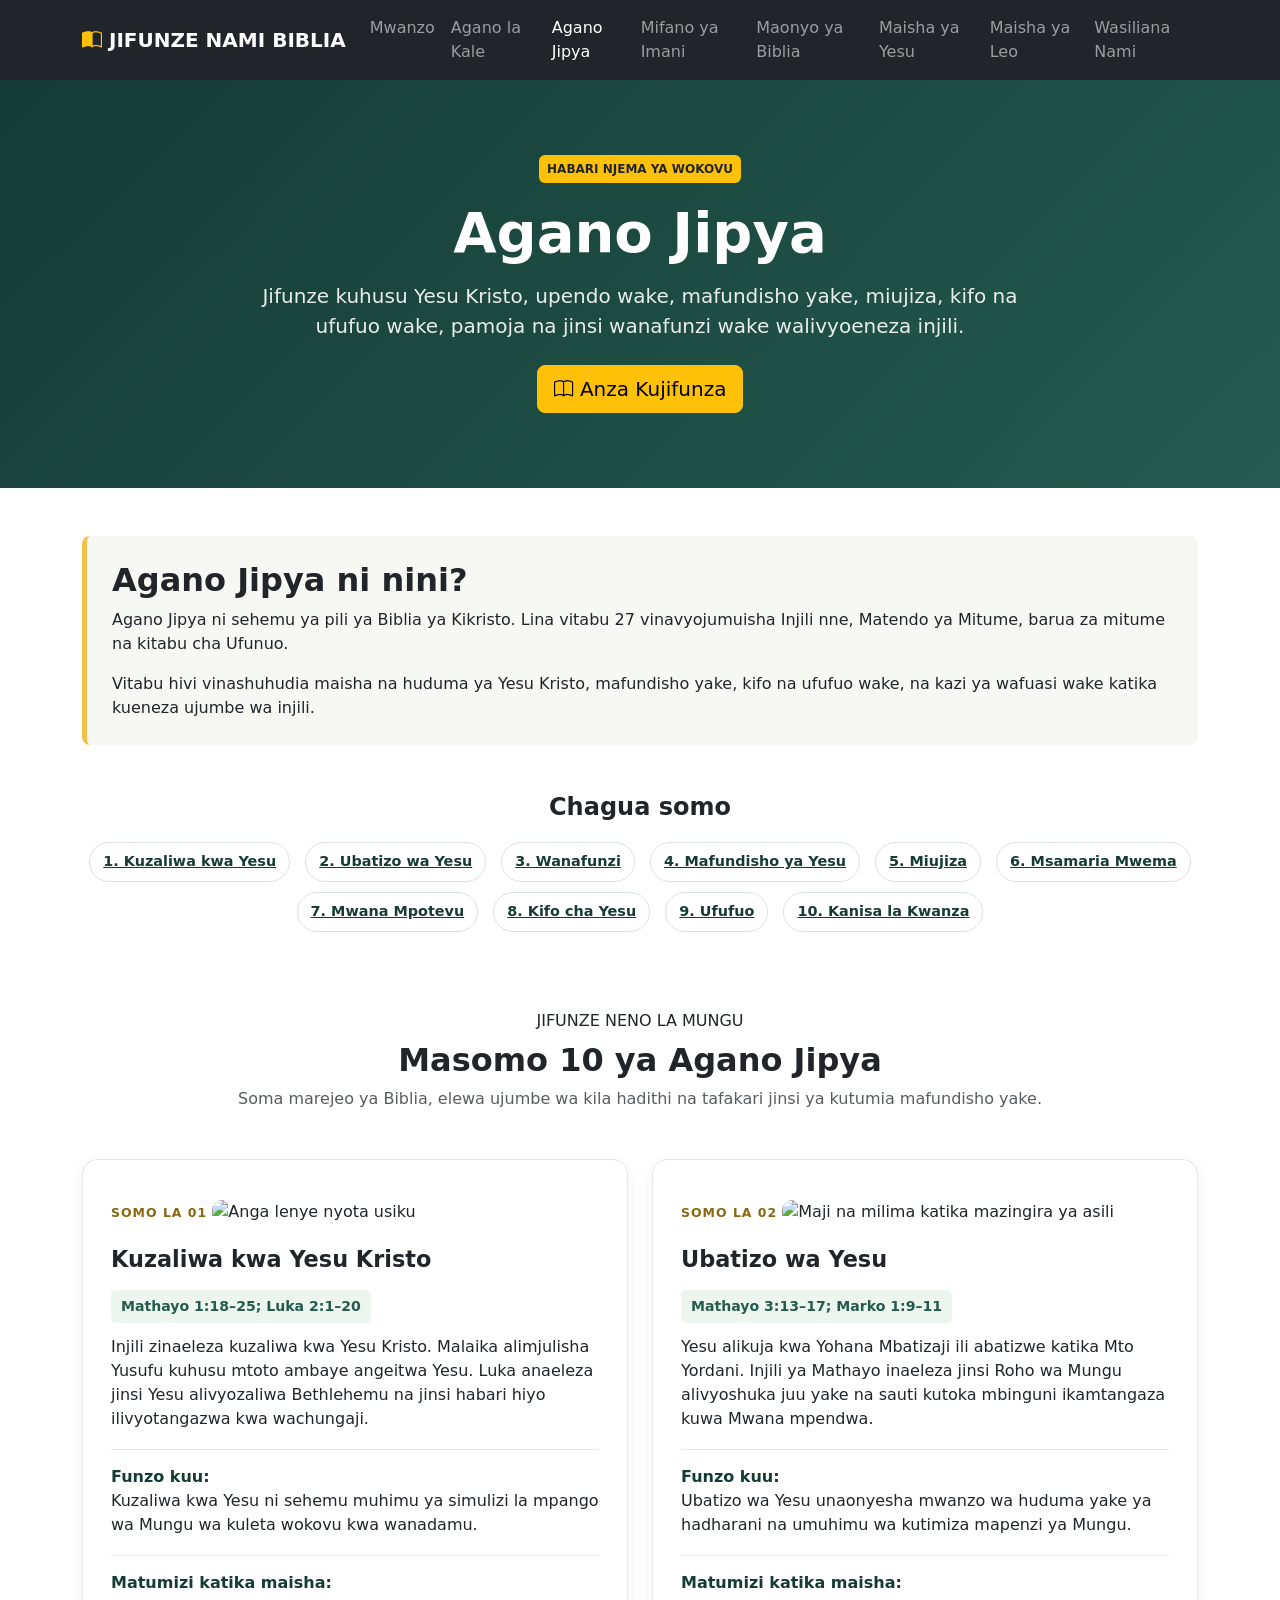
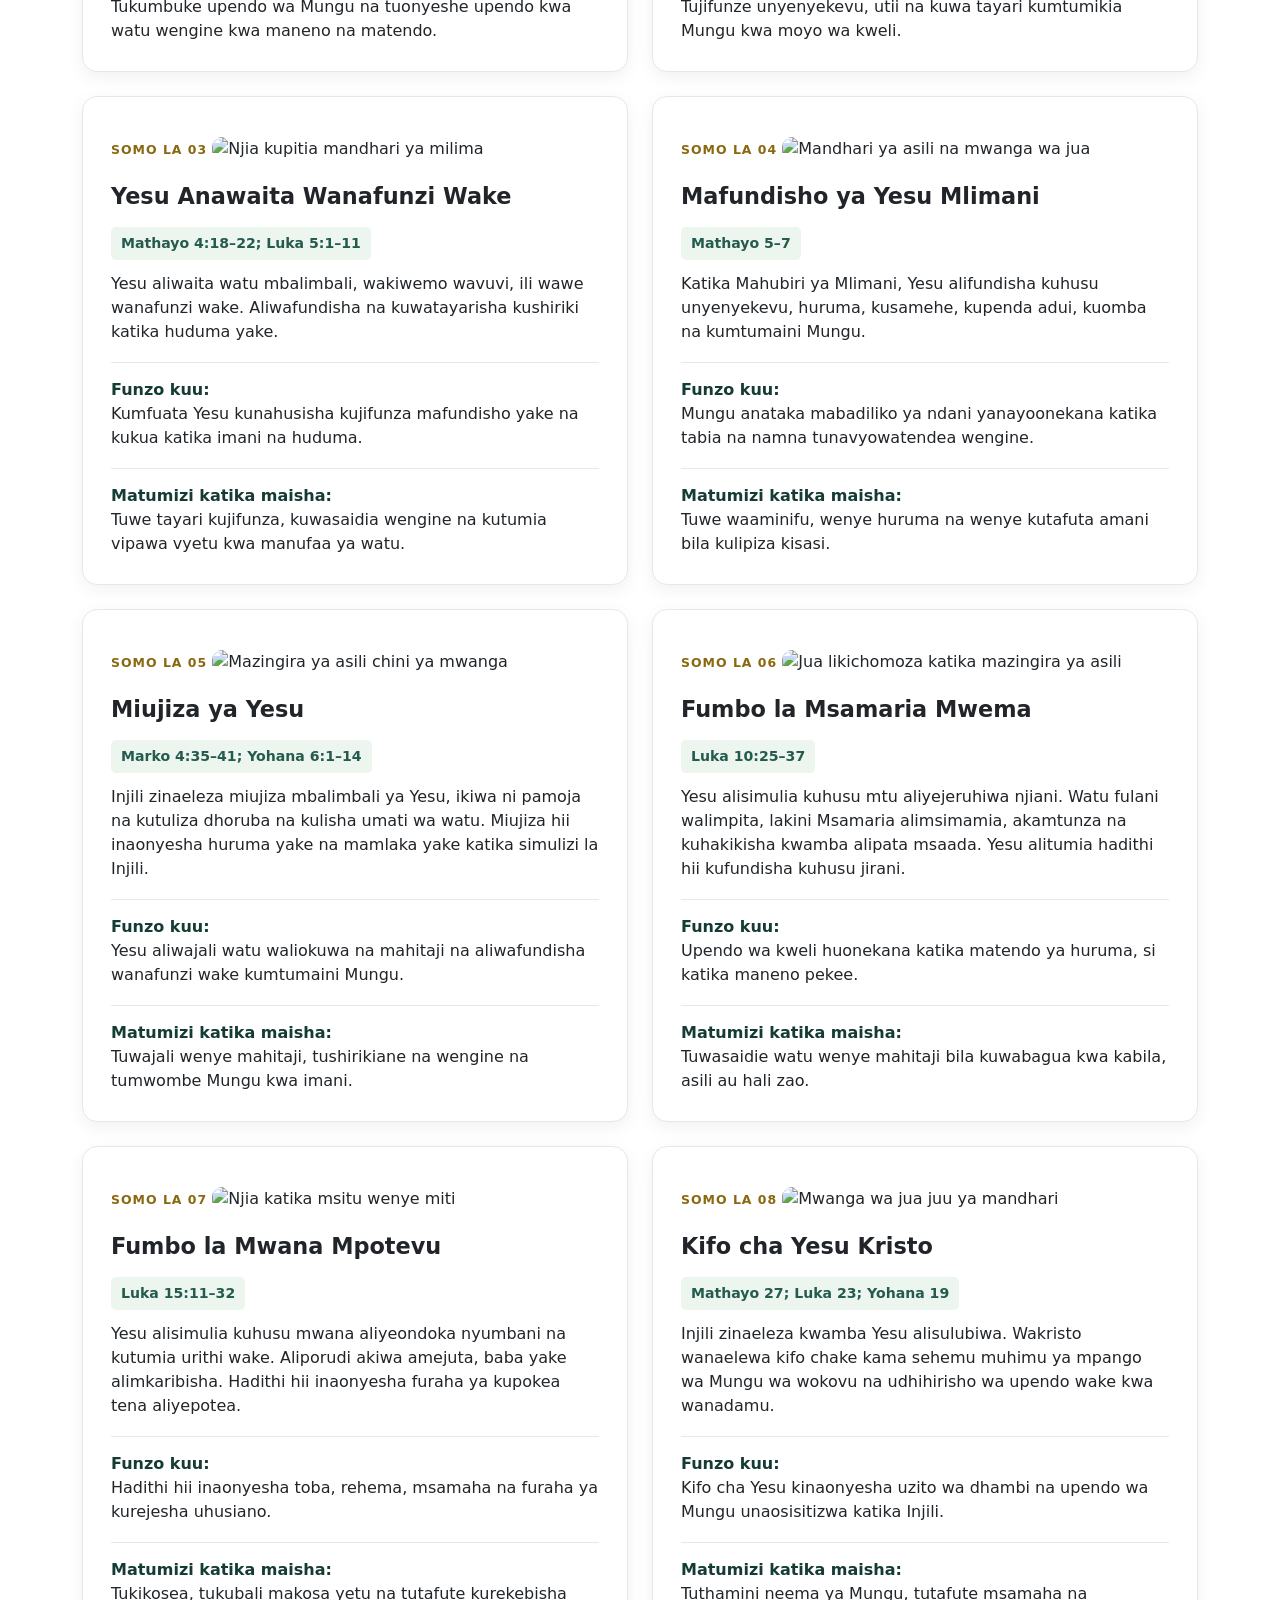
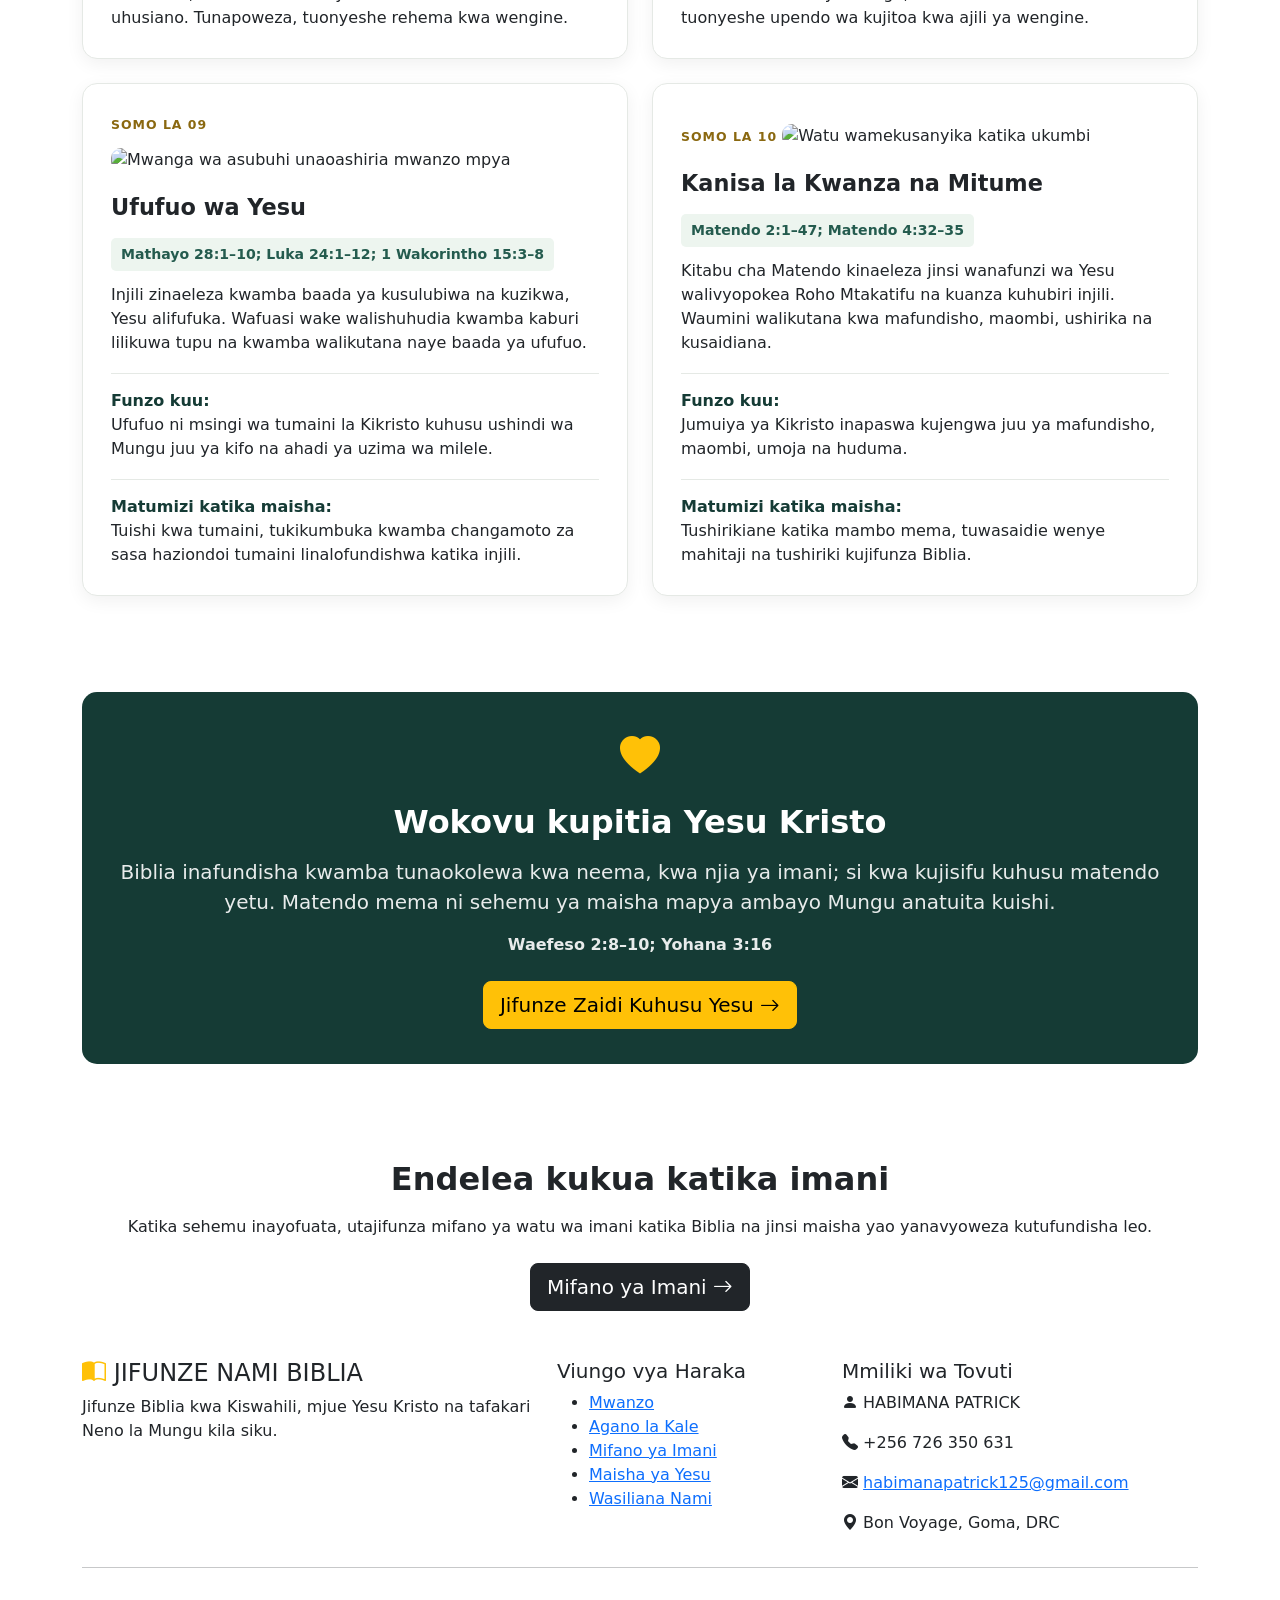
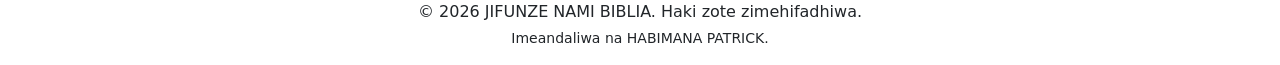
==== commit f672d916: "Update agano-jipya.html" ====
--- a/agano-jipya.html
+++ b/agano-jipya.html
@@ -9,7 +9,7 @@
     <meta name="description"
         content="Jifunze Agano Jipya kwa Kiswahili: maisha ya Yesu Kristo, mafundisho yake, miujiza, ufufuo na huduma ya mitume.">
 
-    <title>Agano Jipya | APPRENDRE LA BIBLE</title>
+    <title>Agano Jipya | JIFUNZE NAMI BIBLIA</title>
 
     <link href="https://cdn.jsdelivr.net/npm/bootstrap@5.3.3/dist/css/bootstrap.min.css"
         rel="stylesheet">
@@ -158,7 +158,7 @@
 
             <a class="navbar-brand fw-bold" href="index.html">
                 <i class="bi bi-book-half text-warning"></i>
-                APPRENDRE LA BIBLE
+                JIFUNZE NAMI BIBLIA
             </a>
 
             <button class="navbar-toggler" type="button"
@@ -811,7 +811,7 @@
                 <div class="col-lg-5">
                     <h4>
                         <i class="bi bi-book-half text-warning"></i>
-                        APPRENDRE LA BIBLE
+                        JIFUNZE NAMI BIBLIA
                     </h4>
 
                     <p>
@@ -865,7 +865,7 @@
             <div class="text-center py-3">
                 <p class="mb-1">
                     &copy; <span id="currentYear"></span>
-                    APPRENDRE LA BIBLE. Haki zote zimehifadhiwa.
+                    JIFUNZE NAMI BIBLIA. Haki zote zimehifadhiwa.
                 </p>
 
                 <p class="small mb-0">
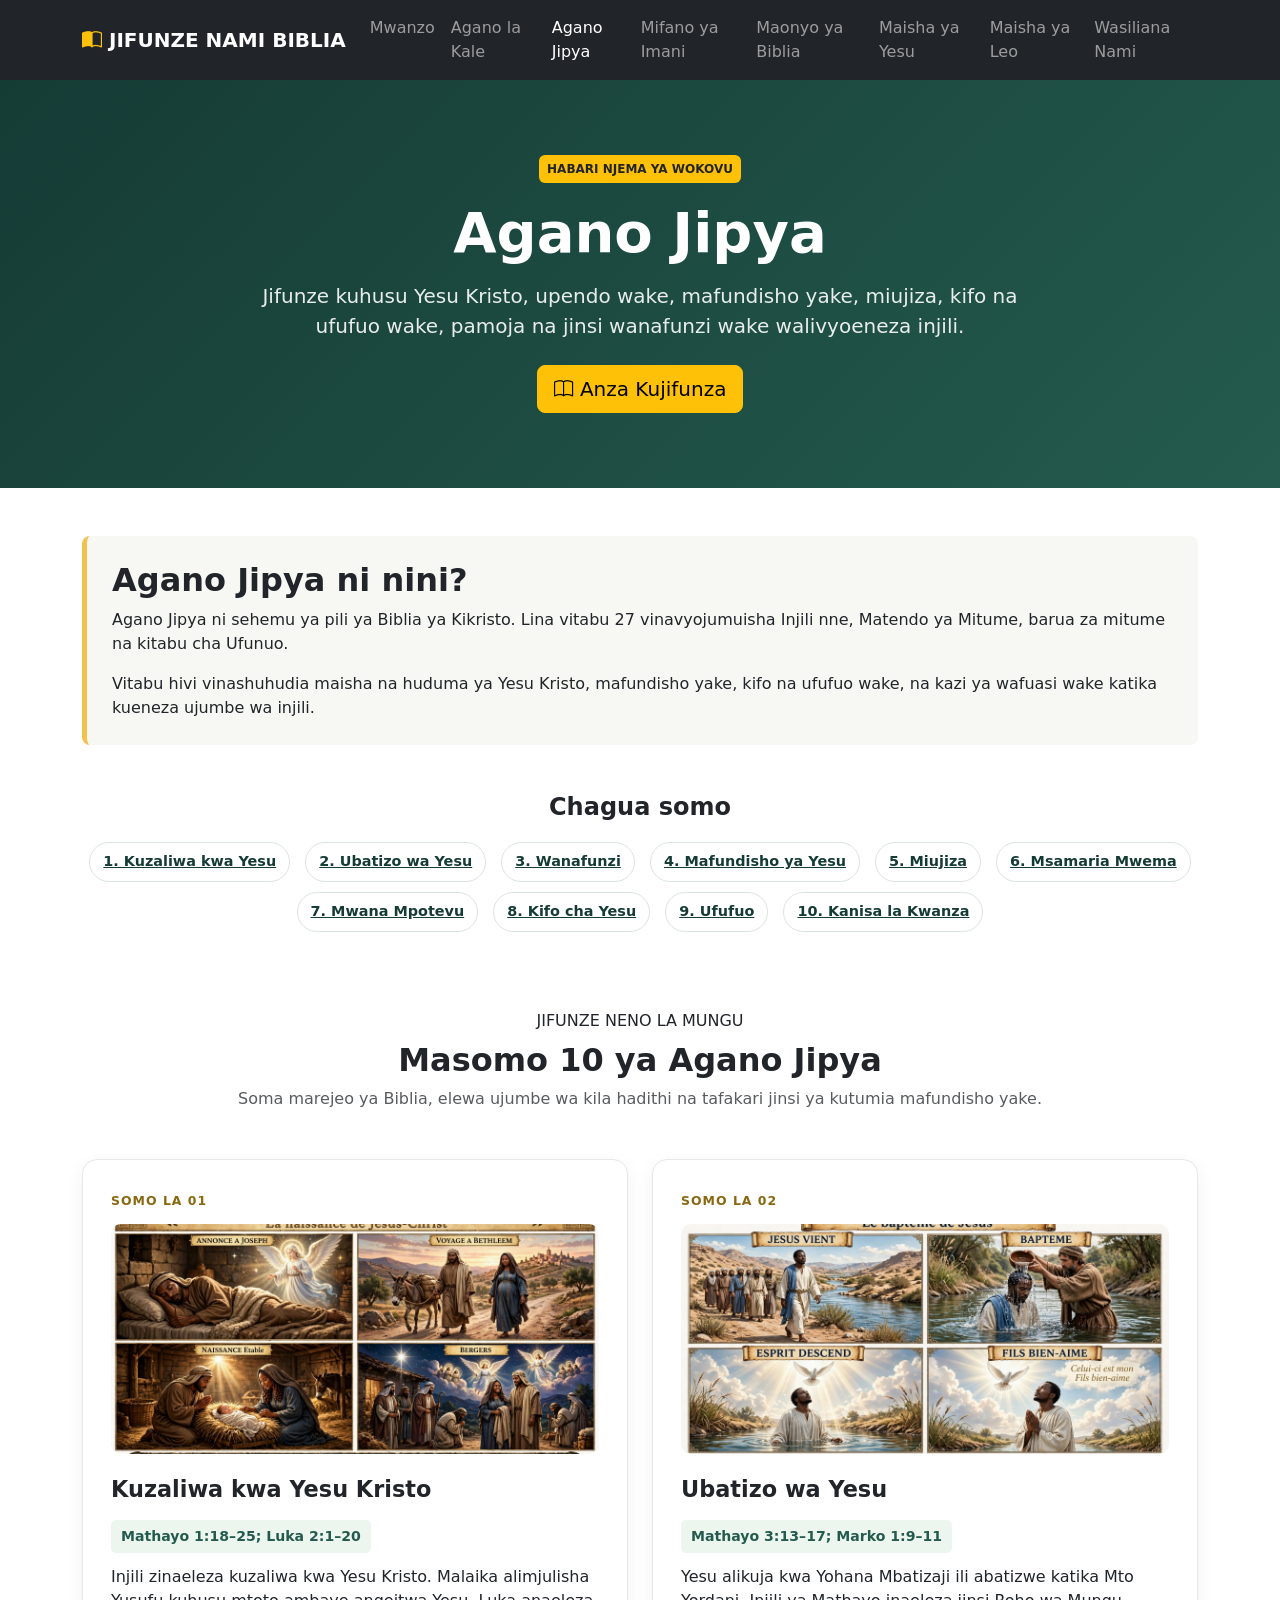
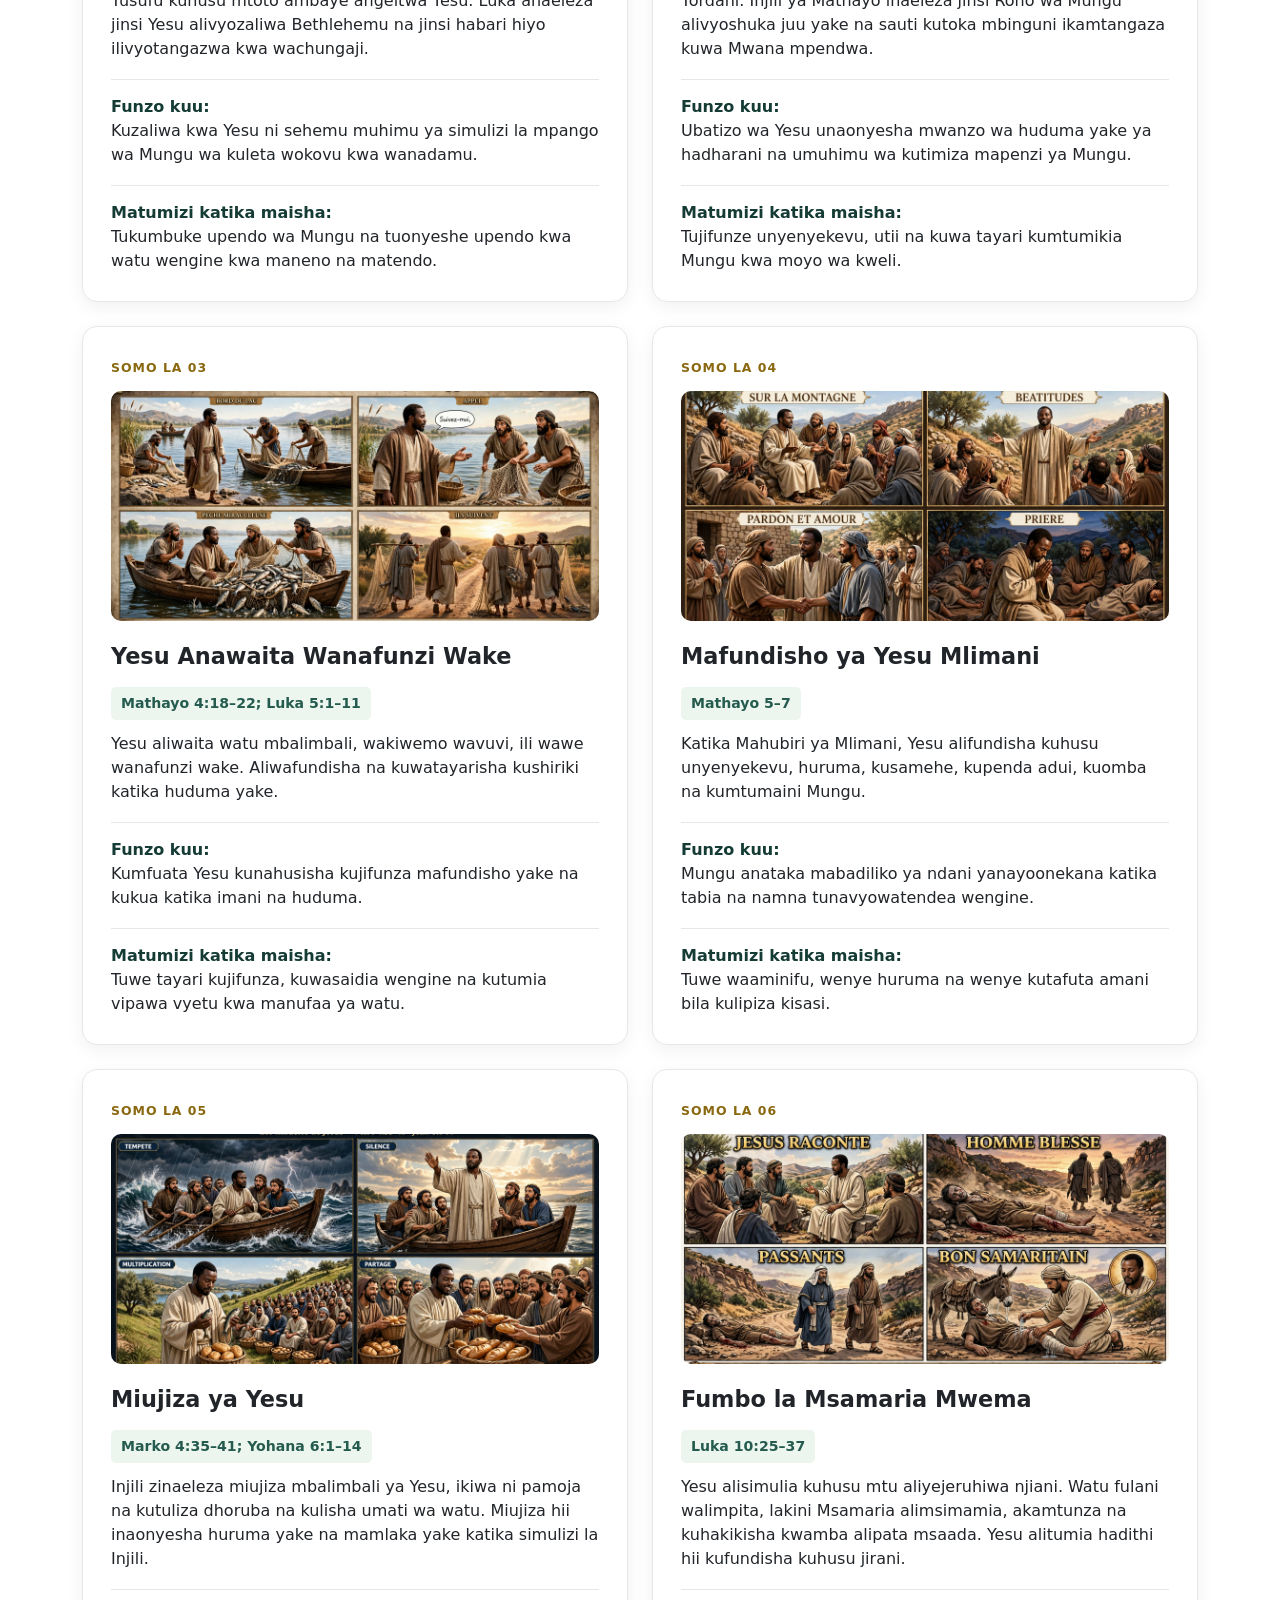
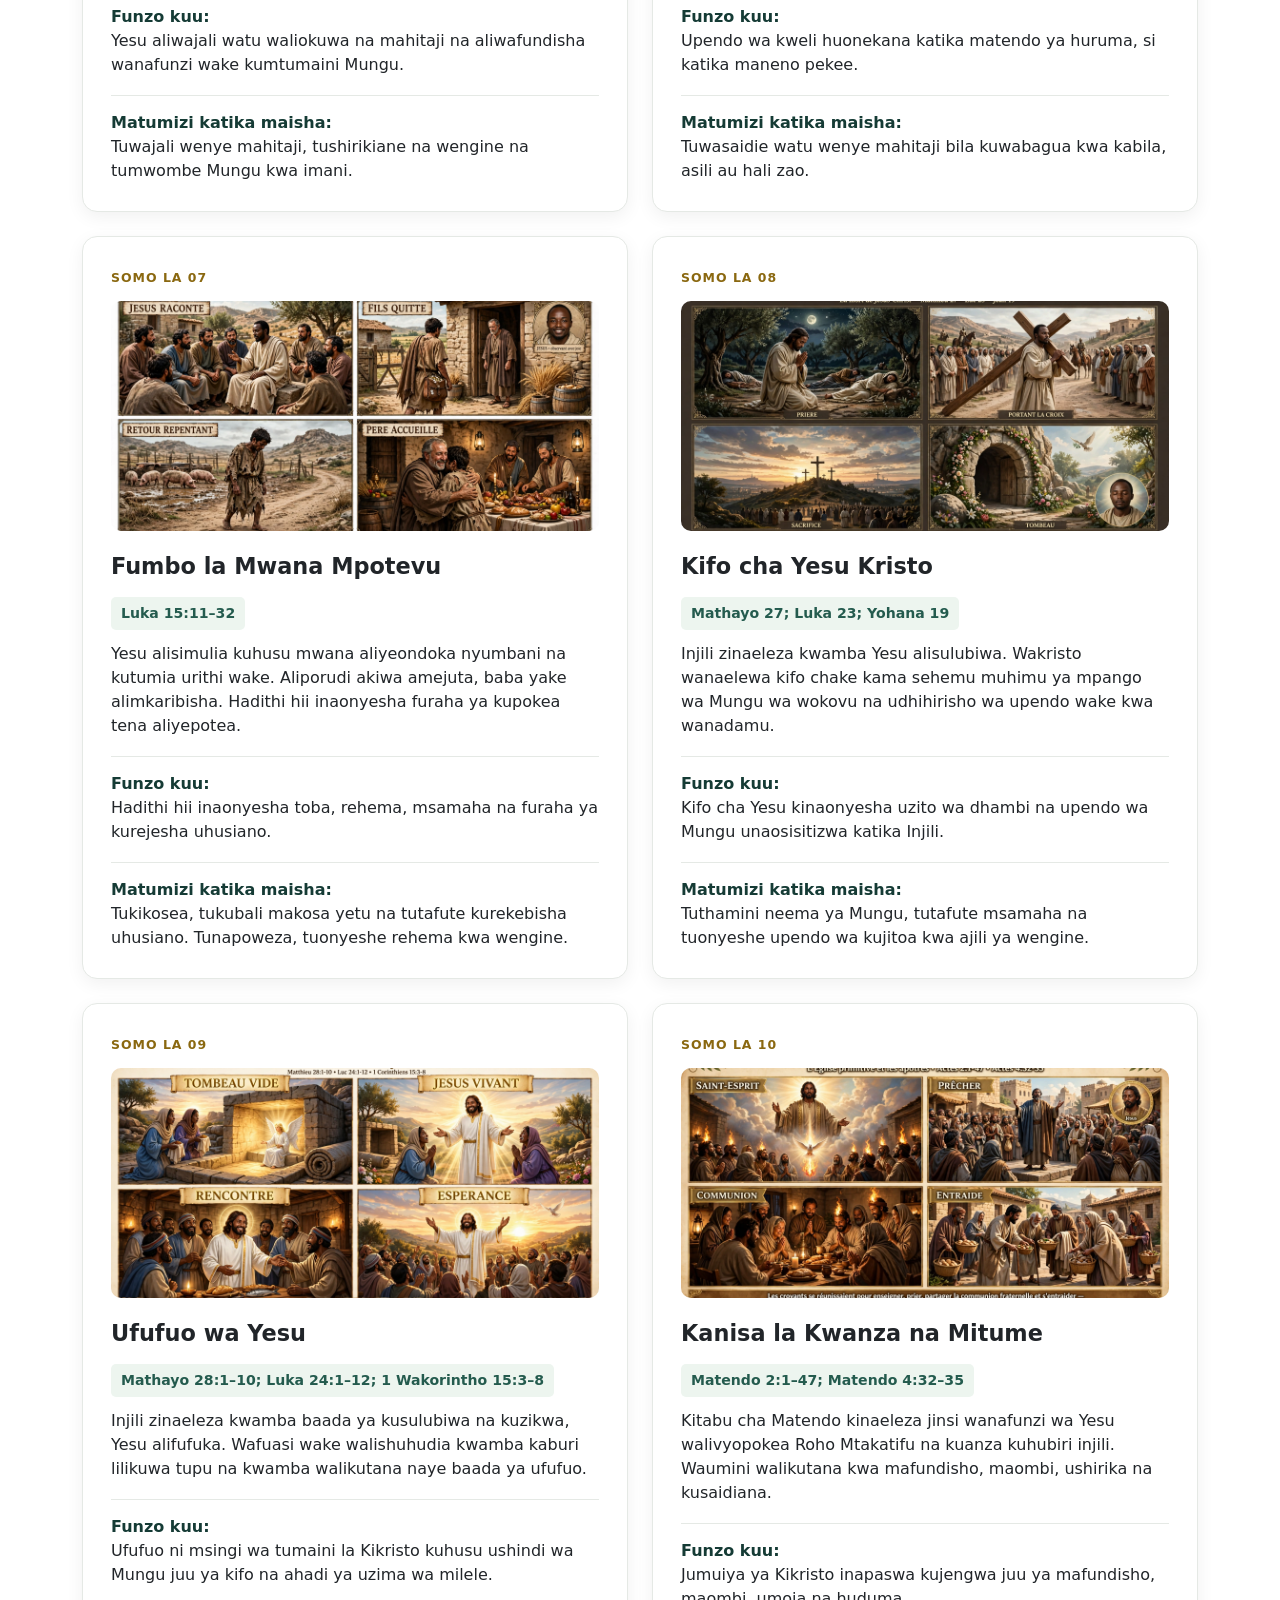
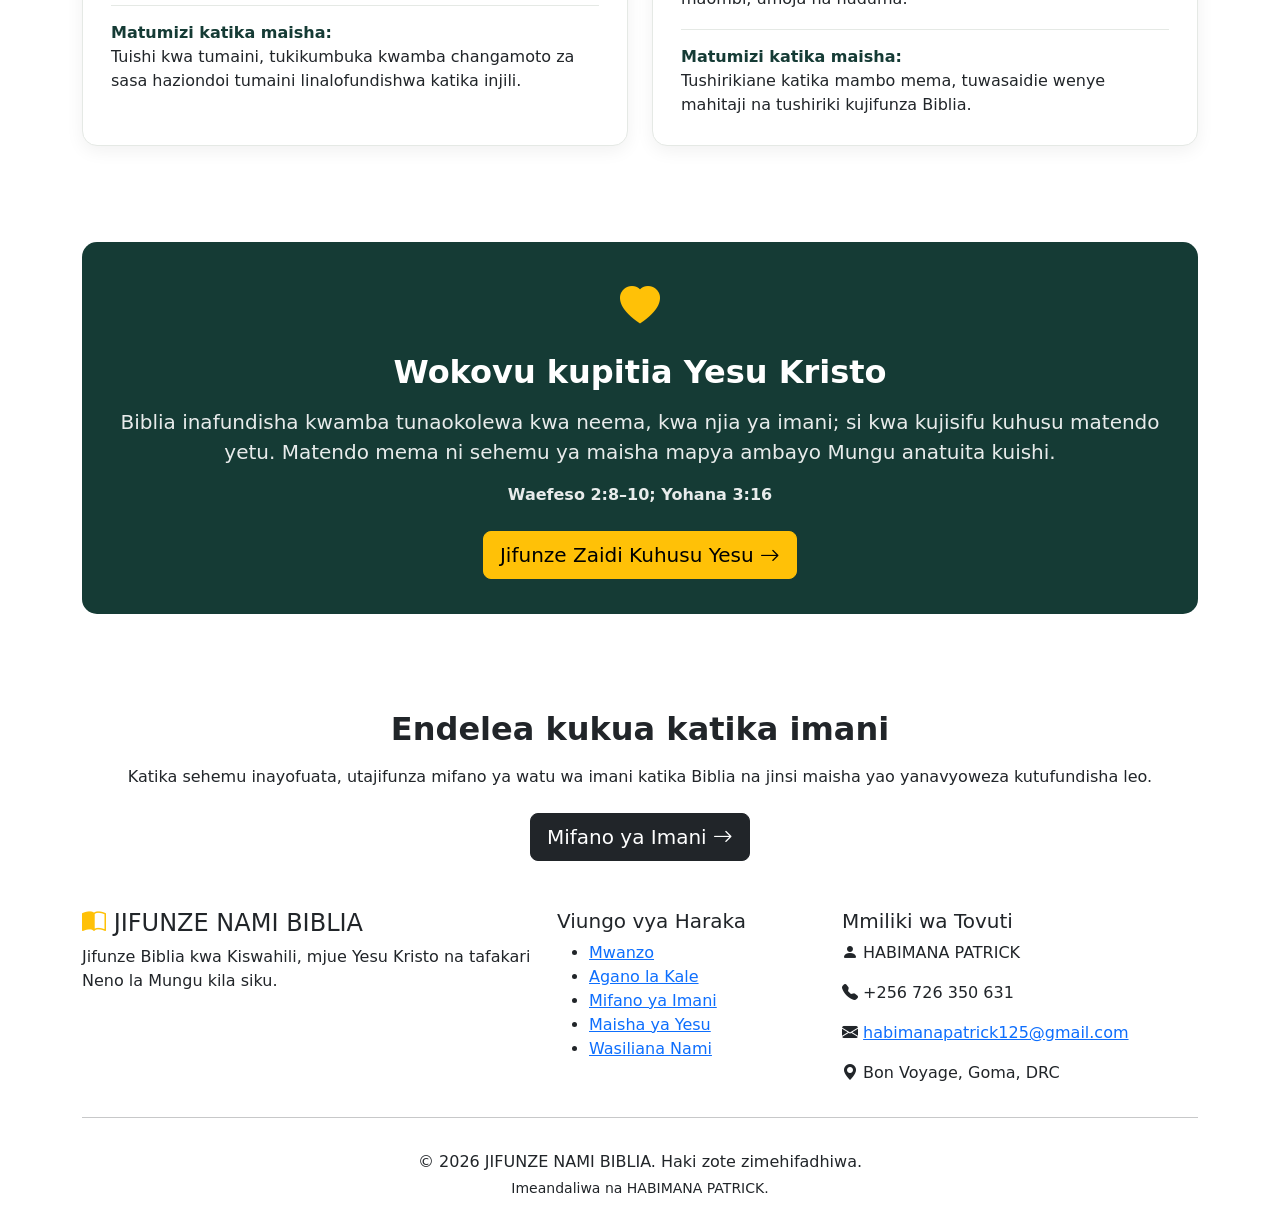
==== commit 897cdb21: "Update agano-jipya.html" ====
--- a/agano-jipya.html
+++ b/agano-jipya.html
@@ -307,8 +307,8 @@
                         <span class="lesson-label">SOMO LA 01</span>
 
                         <img
-                            src="https://images.unsplash.com/photo-1519681393784-d120267933ba?auto=format&fit=crop&w=900&q=85"
-                            alt="Anga lenye nyota usiku">
+                            src="agano jipya L1.webp"
+                            alt="Kuzaliwa kwa Yesu Kristo">
 
                         <h2>Kuzaliwa kwa Yesu Kristo</h2>
 
@@ -352,8 +352,8 @@
                         <span class="lesson-label">SOMO LA 02</span>
 
                         <img
-                            src="https://images.unsplash.com/photo-1501785888041-af3ef285b470?auto=format&fit=crop&w=900&q=85"
-                            alt="Maji na milima katika mazingira ya asili">
+                            src="agano jipya L2.webp"
+                            alt="Ubatizo wa Yesu">
 
                         <h2>Ubatizo wa Yesu</h2>
 
@@ -397,8 +397,8 @@
                         <span class="lesson-label">SOMO LA 03</span>
 
                         <img
-                            src="https://images.unsplash.com/photo-1470770841072-f978cf4d019e?auto=format&fit=crop&w=900&q=85"
-                            alt="Njia kupitia mandhari ya milima">
+                            src="agano jipya L3.webp"
+                            alt="Yesu Anawaita Wanafunzi Wake">
 
                         <h2>Yesu Anawaita Wanafunzi Wake</h2>
 
@@ -439,8 +439,8 @@
                         <span class="lesson-label">SOMO LA 04</span>
 
                         <img
-                            src="https://images.unsplash.com/photo-1500530855697-b586d89ba3ee?auto=format&fit=crop&w=900&q=85"
-                            alt="Mandhari ya asili na mwanga wa jua">
+                            src="agano jipya L4.webp"
+                            alt="Mafundisho ya Yesu Mlimani">
 
                         <h2>Mafundisho ya Yesu Mlimani</h2>
 
@@ -481,8 +481,8 @@
                         <span class="lesson-label">SOMO LA 05</span>
 
                         <img
-                            src="https://images.unsplash.com/photo-1500534623283-312aade485b7?auto=format&fit=crop&w=900&q=85"
-                            alt="Mazingira ya asili chini ya mwanga">
+                            src="agano jipya L5.webp"
+                            alt="Miujiza ya Yesu">
 
                         <h2>Miujiza ya Yesu</h2>
 
@@ -524,8 +524,8 @@
                         <span class="lesson-label">SOMO LA 06</span>
 
                         <img
-                            src="https://images.unsplash.com/photo-1470252649378-9c29740c9fa8?auto=format&fit=crop&w=900&q=85"
-                            alt="Jua likichomoza katika mazingira ya asili">
+                            src="agano jipya L6.webp"
+                            alt="Fumbo la Msamaria Mwema">
 
                         <h2>Fumbo la Msamaria Mwema</h2>
 
@@ -567,8 +567,8 @@
                         <span class="lesson-label">SOMO LA 07</span>
 
                         <img
-                            src="https://images.unsplash.com/photo-1441974231531-c6227db76b6e?auto=format&fit=crop&w=900&q=85"
-                            alt="Njia katika msitu wenye miti">
+                            src="agano jipya L7.webp"
+                            alt="Fumbo la Mwana Mpotevu">
 
                         <h2>Fumbo la Mwana Mpotevu</h2>
 
@@ -611,8 +611,8 @@
                         <span class="lesson-label">SOMO LA 08</span>
 
                         <img
-                            src="https://images.unsplash.com/photo-1500530855697-b586d89ba3ee?auto=format&fit=crop&w=900&q=85"
-                            alt="Mwanga wa jua juu ya mandhari">
+                            src="agano jipya L8.webp"
+                            alt="Kifo cha Yesu Kristo">
 
                         <h2>Kifo cha Yesu Kristo</h2>
 
@@ -654,8 +654,8 @@
                         <span class="lesson-label">SOMO LA 09</span>
 
                         <img
-                            src="https://images.unsplash.com/photo-1470252649378-9c29740c9fa8?auto=format&fit=crop&w=900&q=85"
-                            alt="Mwanga wa asubuhi unaoashiria mwanzo mpya">
+                            src="agano jipya L9.webp"
+                            alt="Ufufuo wa Yesu">
 
                         <h2>Ufufuo wa Yesu</h2>
 
@@ -699,8 +699,8 @@
                         <span class="lesson-label">SOMO LA 10</span>
 
                         <img
-                            src="https://images.unsplash.com/photo-1438032005730-c779502df39b?auto=format&fit=crop&w=900&q=85"
-                            alt="Watu wamekusanyika katika ukumbi">
+                            src="agano jipya L10.webp"
+                            alt="Kanisa la Kwanza na Mitume">
 
                         <h2>Kanisa la Kwanza na Mitume</h2>
 
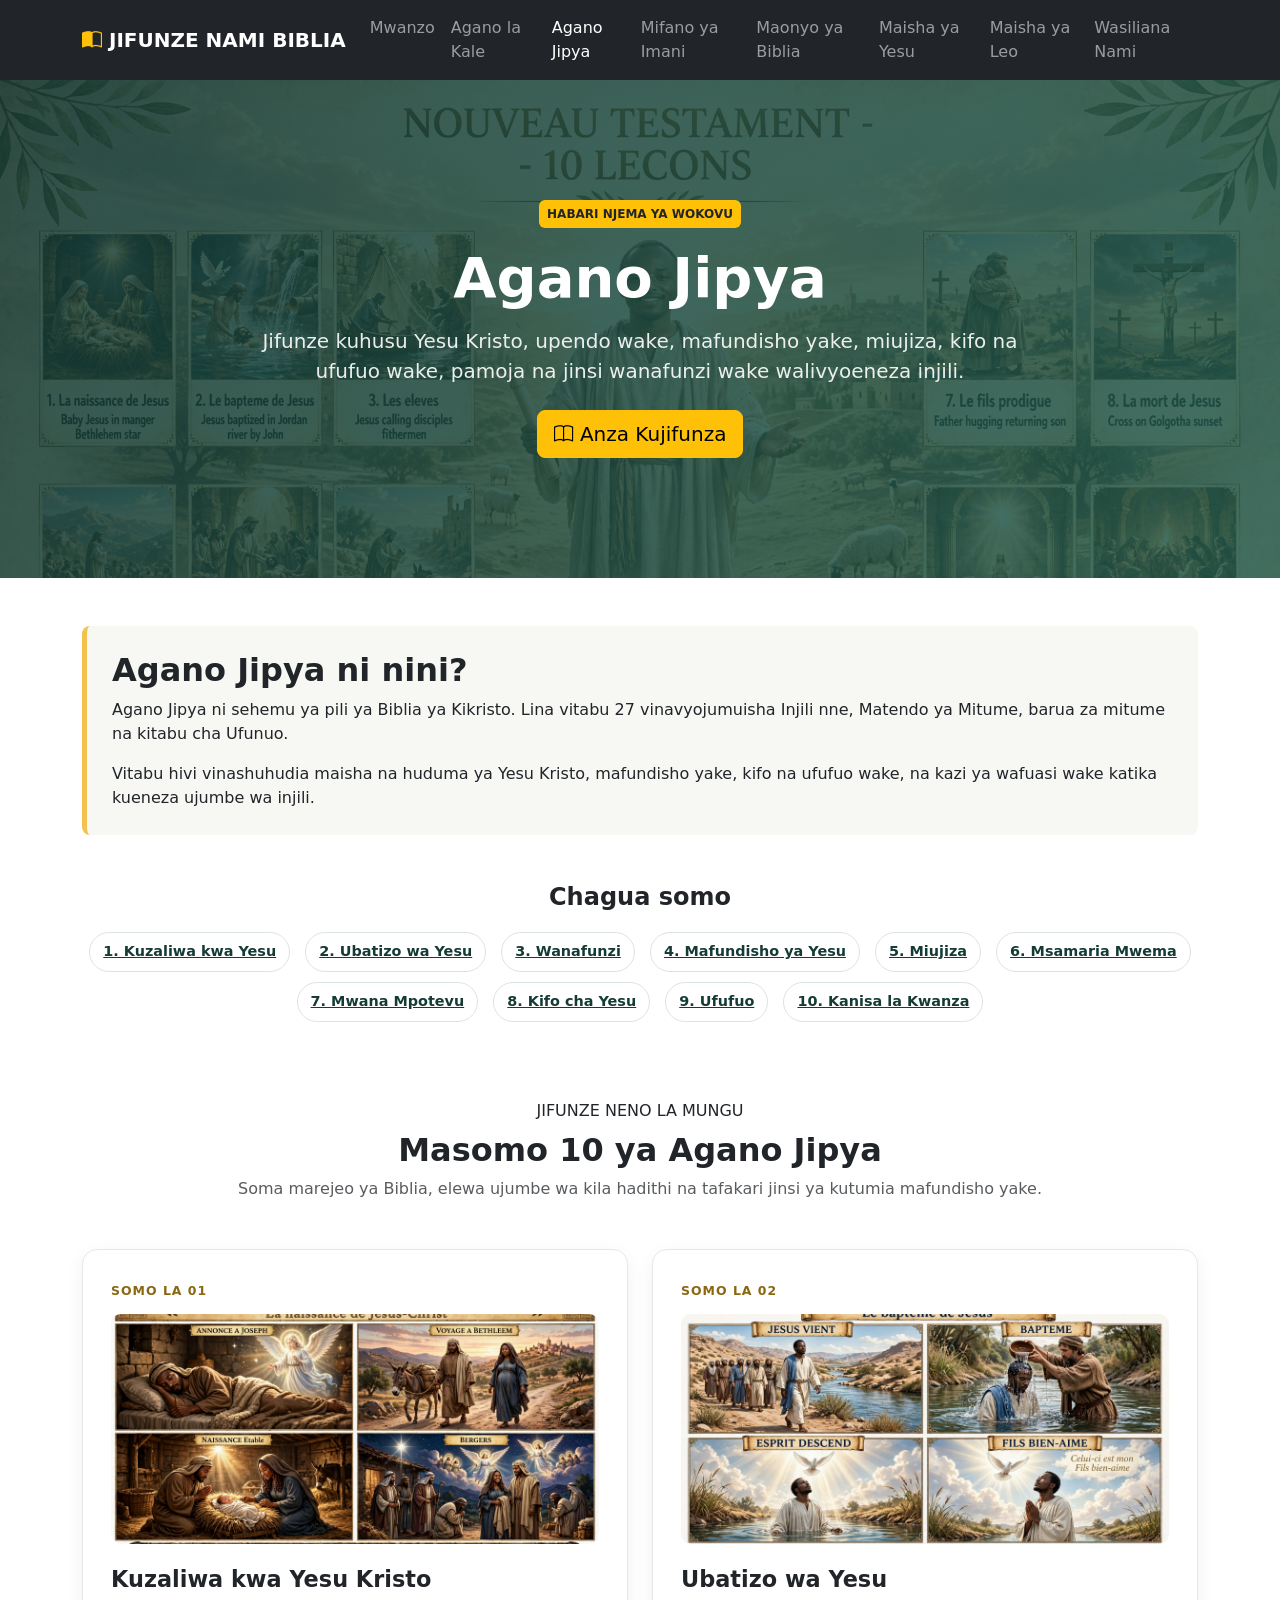
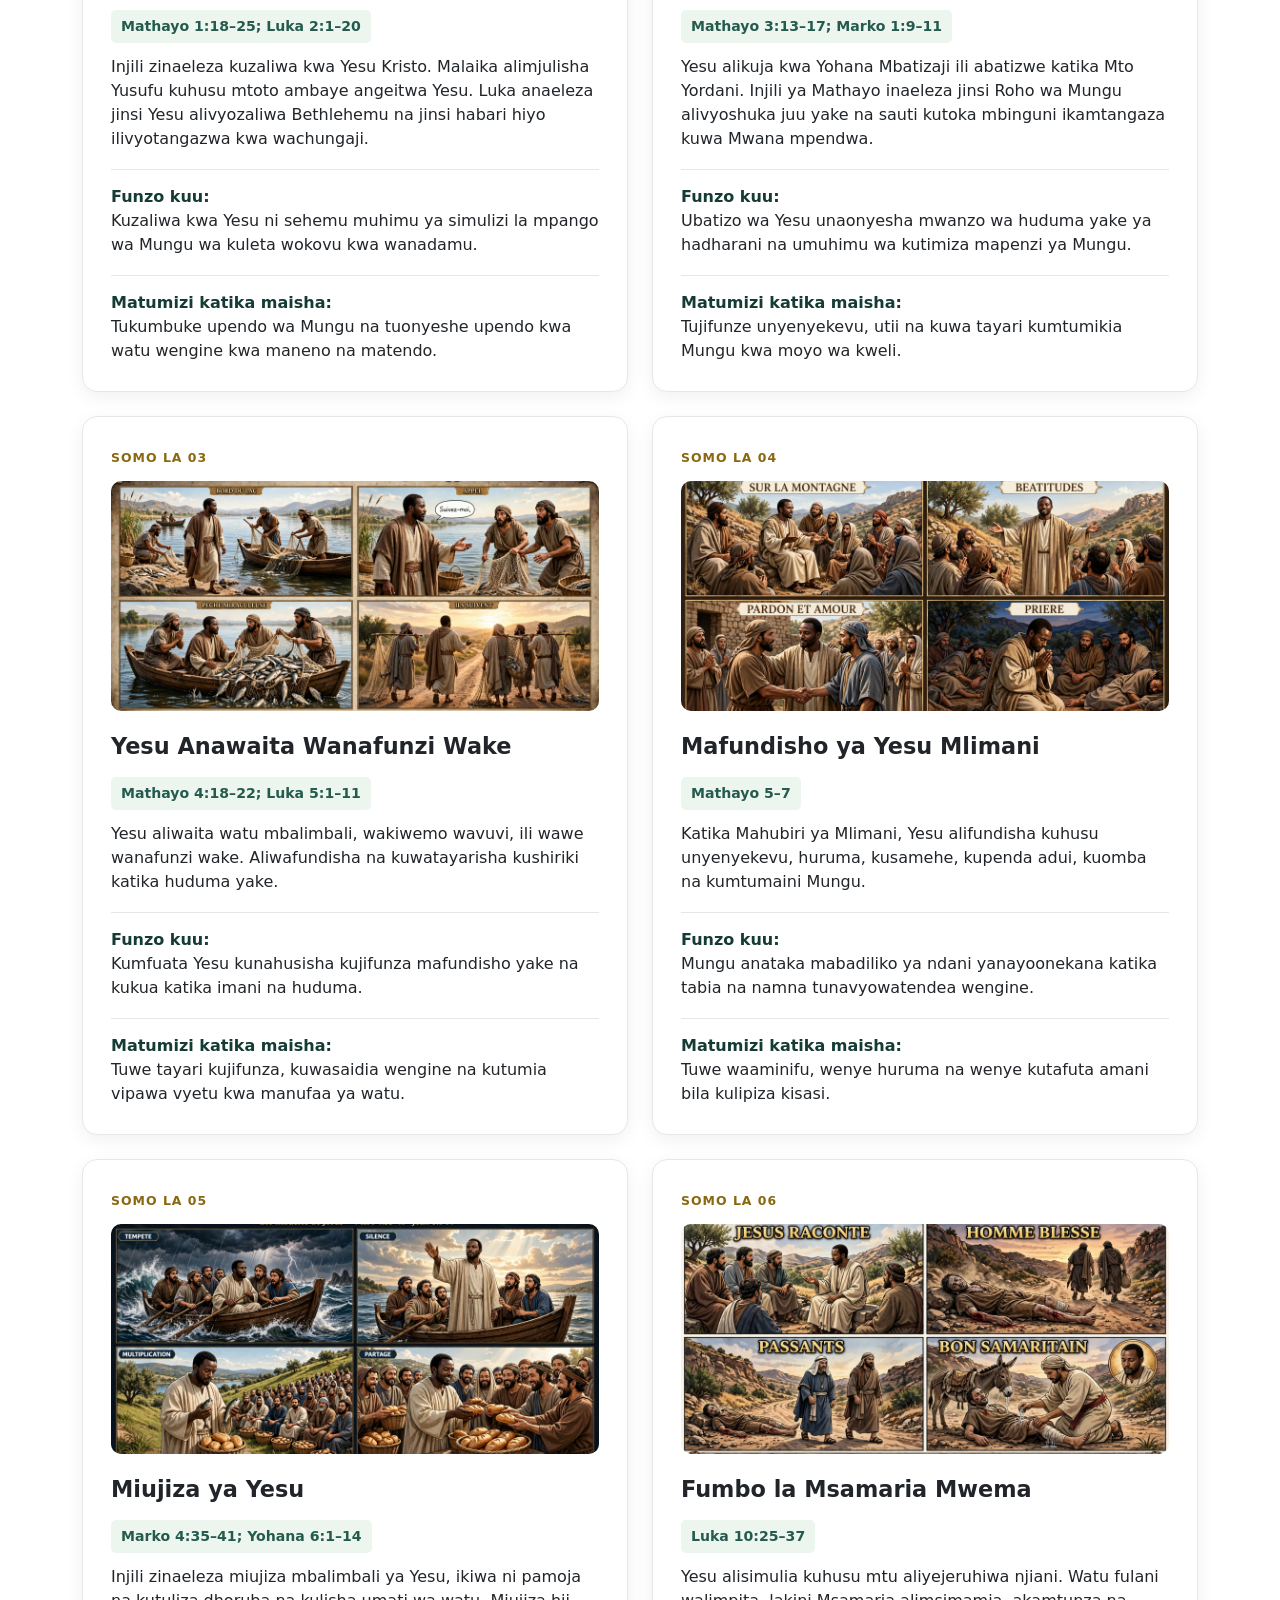
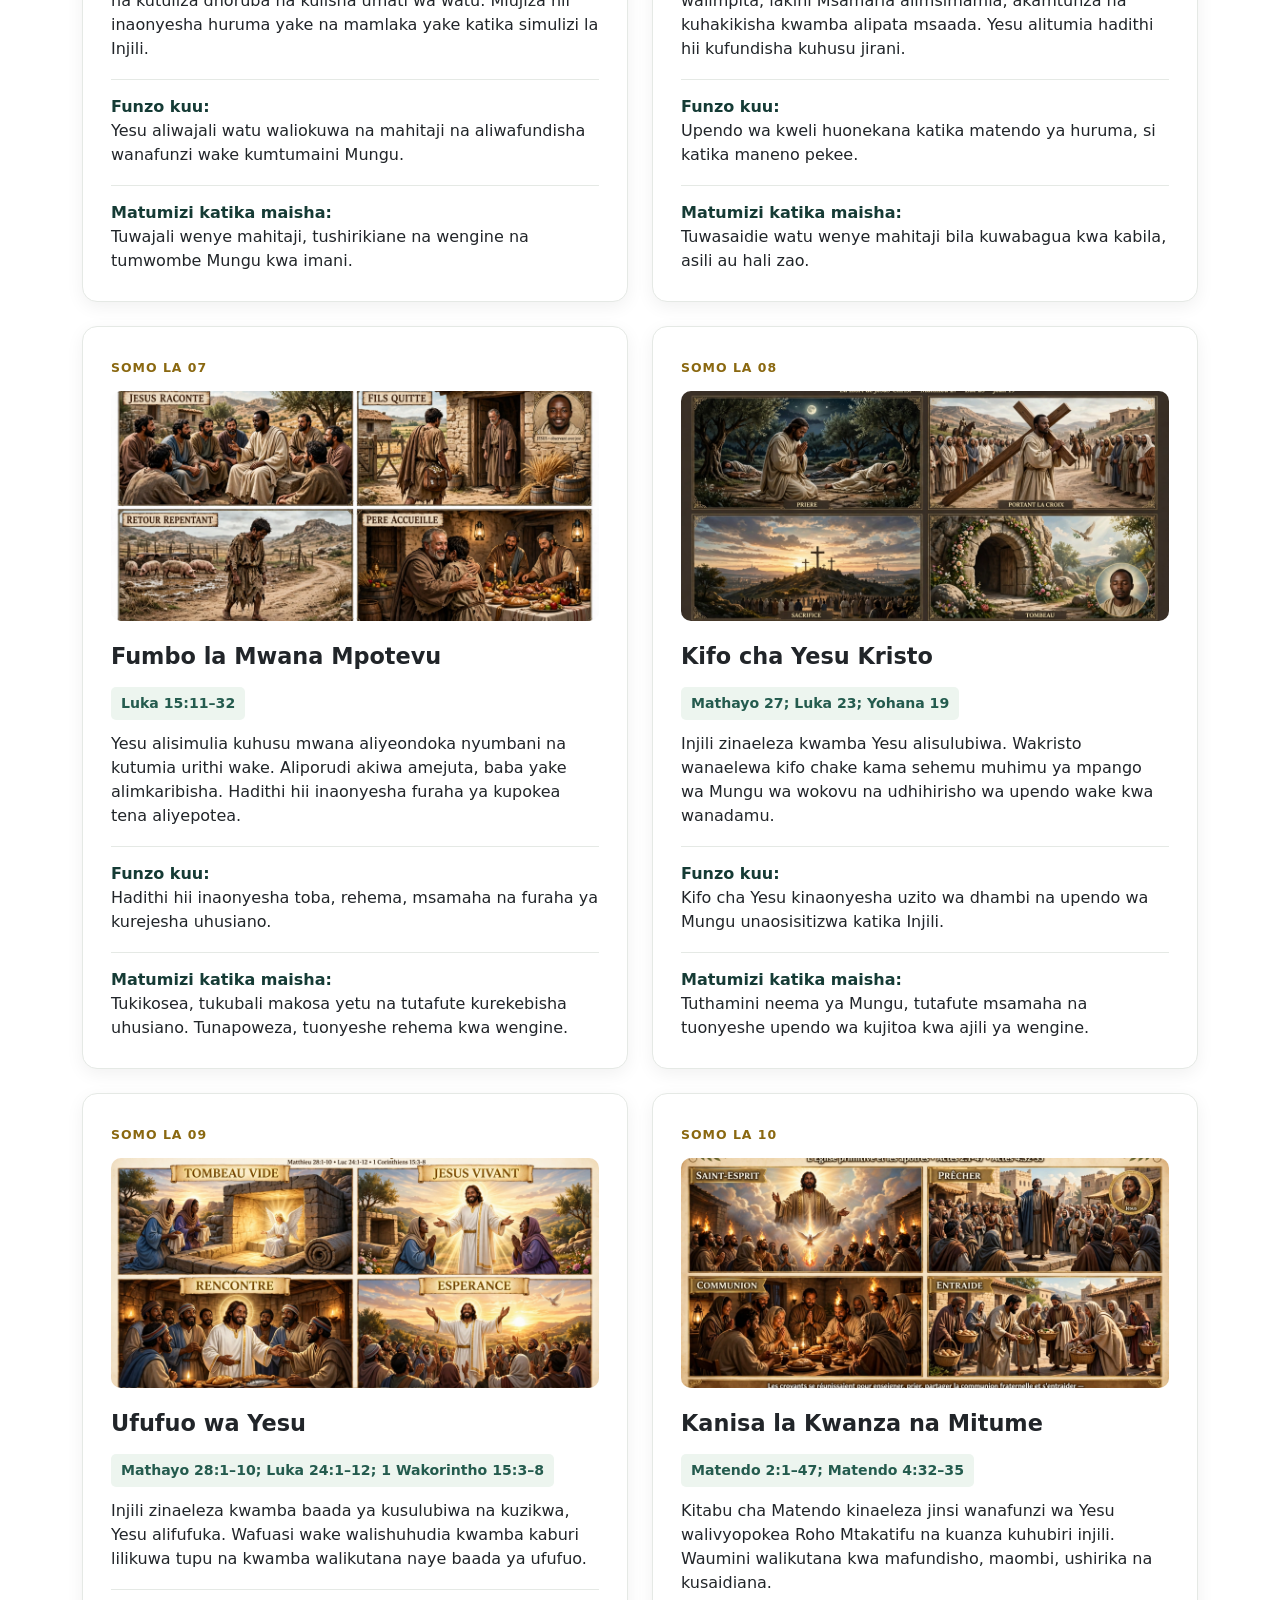
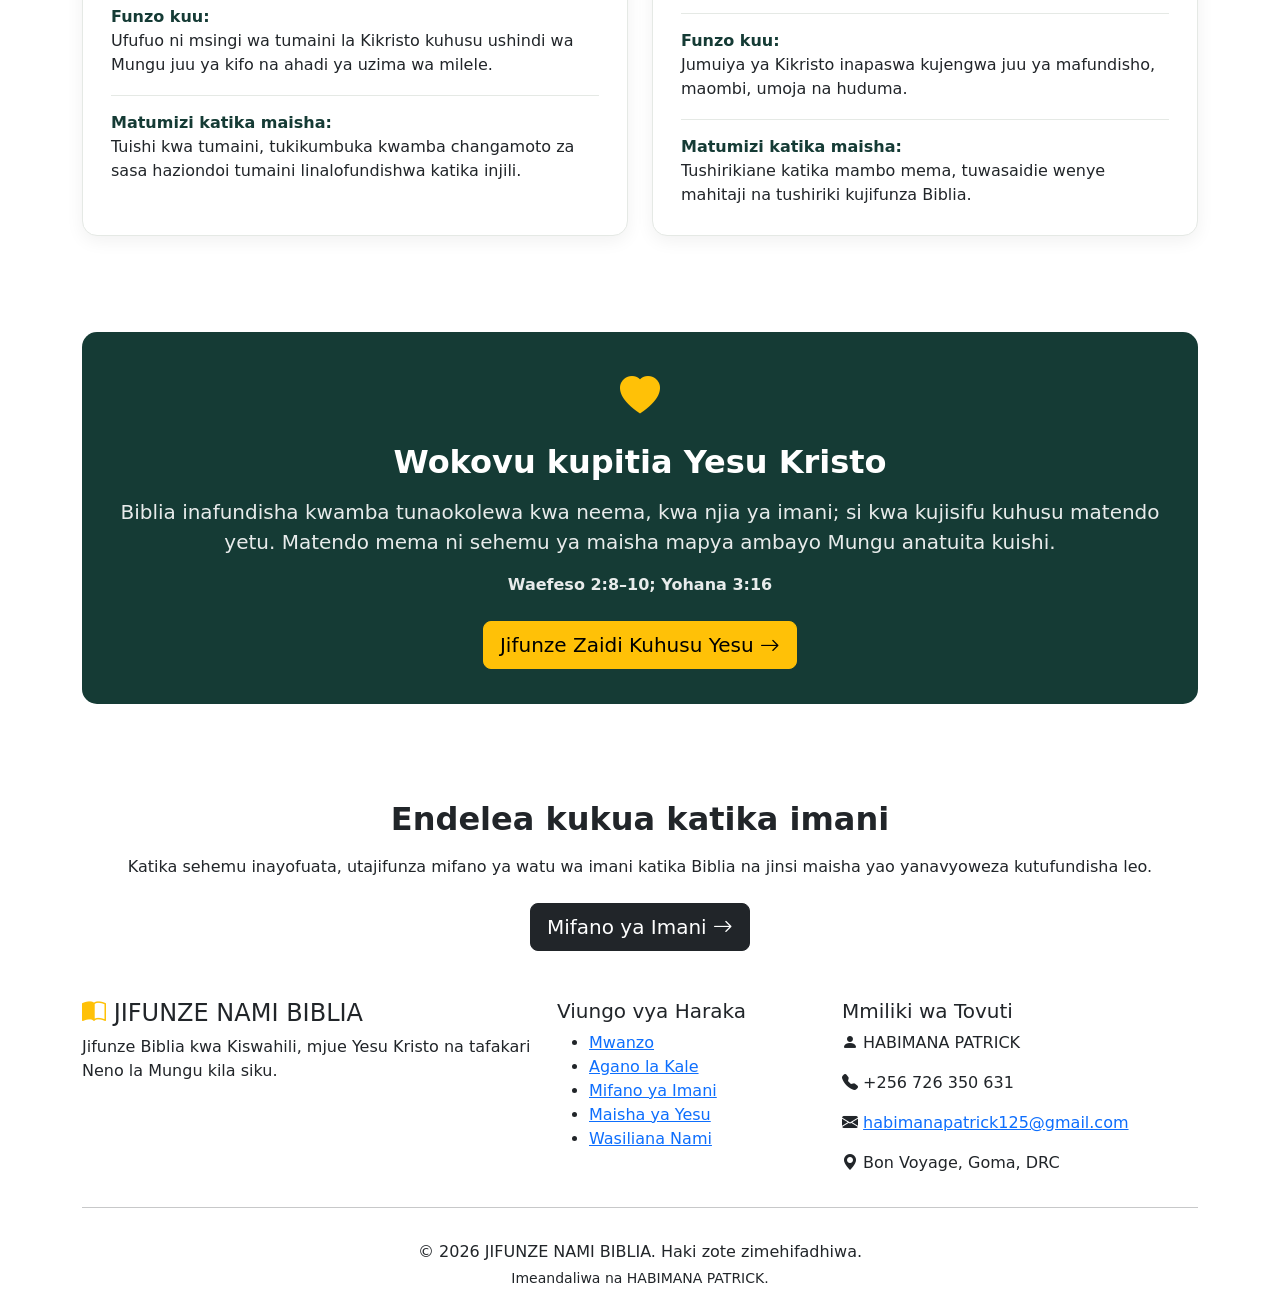
==== commit 781a6507: "Update agano-jipya.html" ====
--- a/agano-jipya.html
+++ b/agano-jipya.html
@@ -21,9 +21,19 @@
 
     <style>
         .page-banner {
-            background: linear-gradient(135deg, #153b35, #245b4e);
-            color: white;
-            padding: 75px 0;
+          background:
+        linear-gradient(
+            120deg,
+            rgba(21, 59, 53, 0.85),
+            rgba(36, 91, 78, 0.85)
+        ),
+        url('agano jipya B.webp');
+         background-repeat: no-repeat;
+    background-position: top center;
+    background-size: cover;
+    padding: 120px 0;
+    color: var(--white-color);
+    overflow: hidden;
         }
 
         .page-banner h1 {
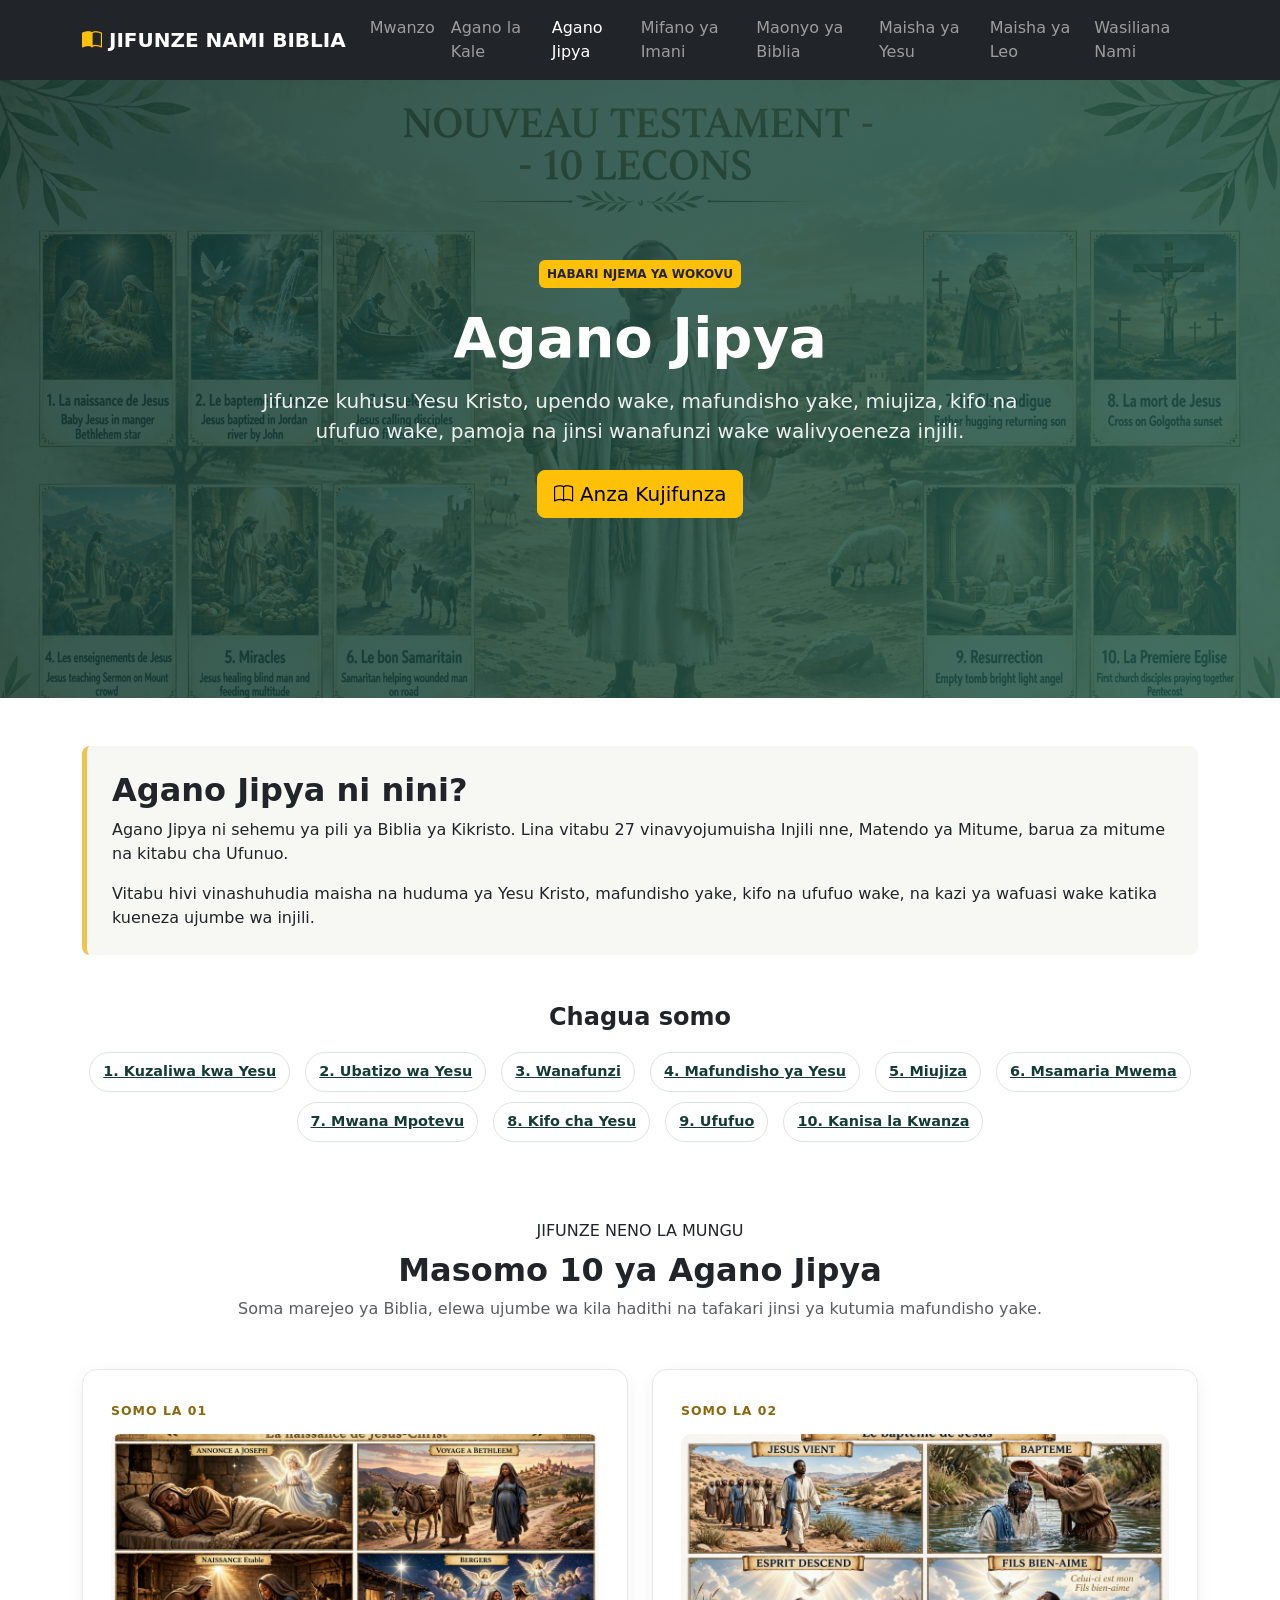
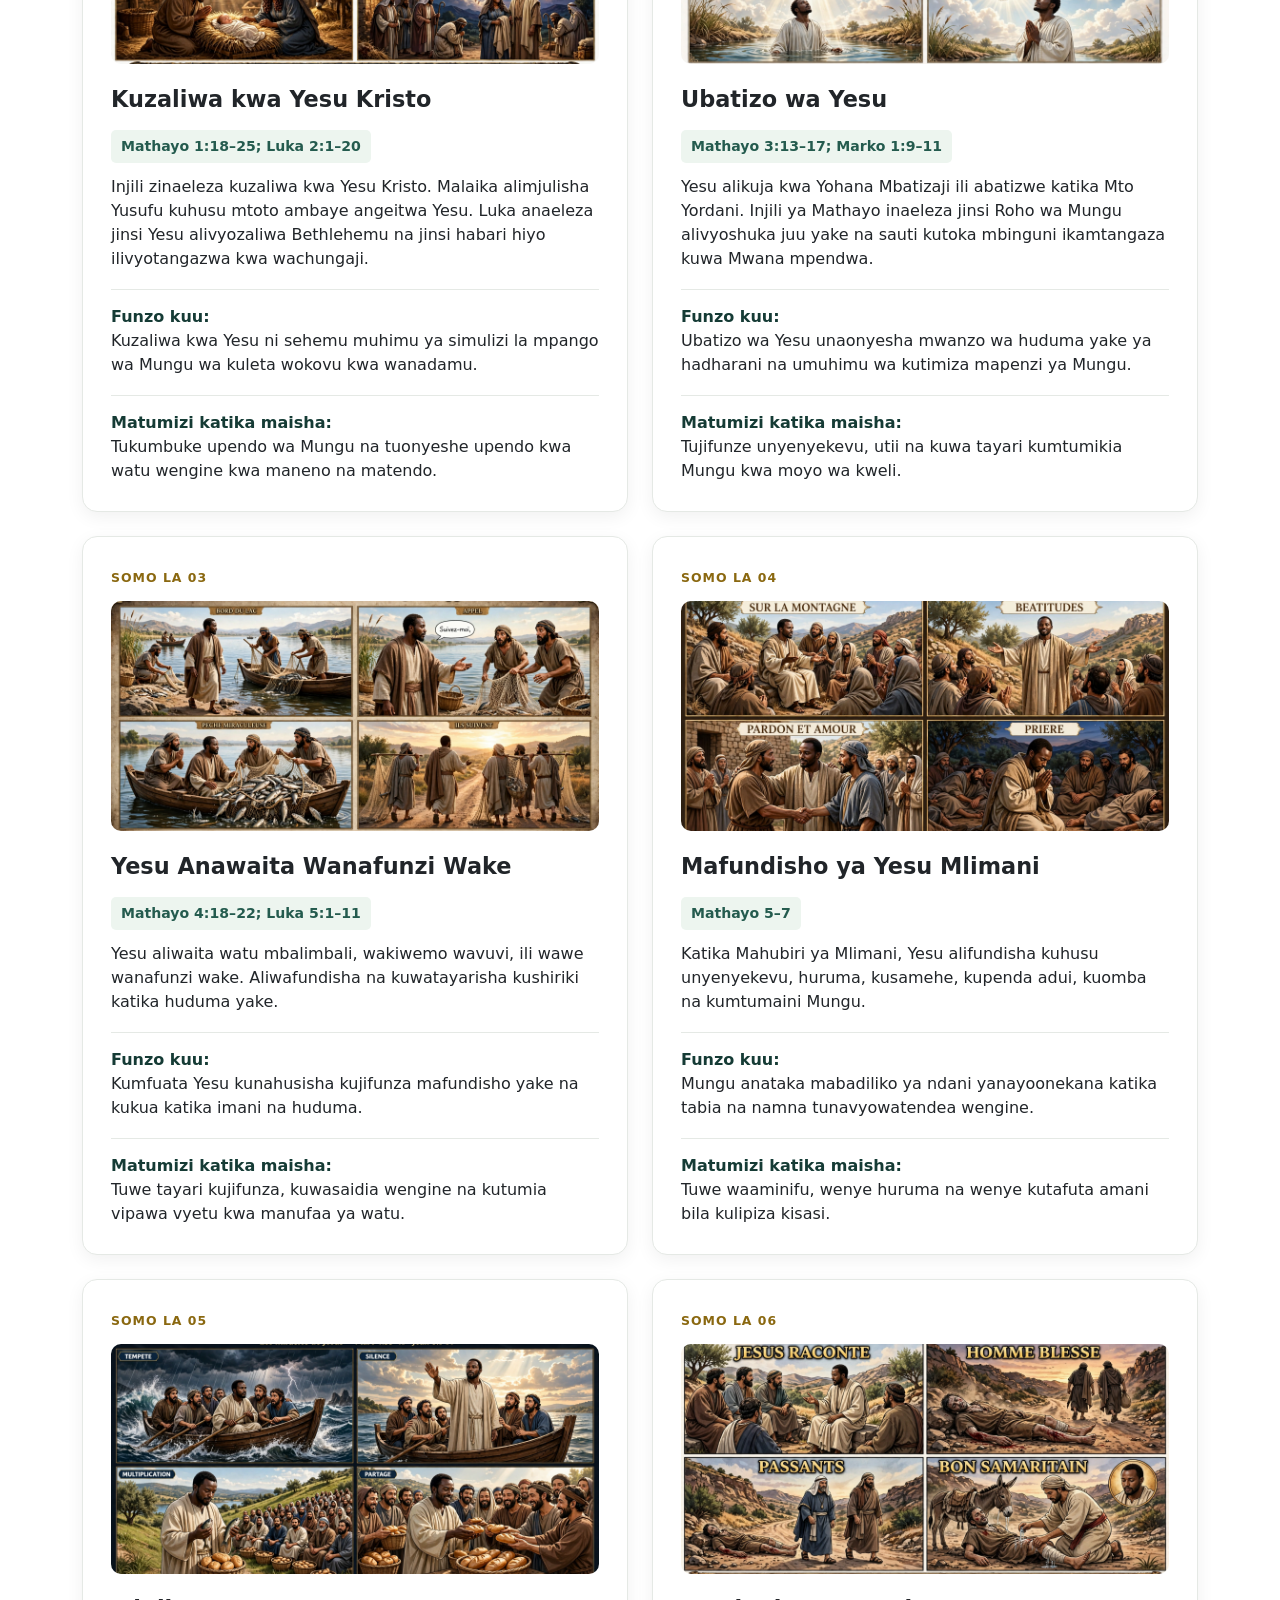
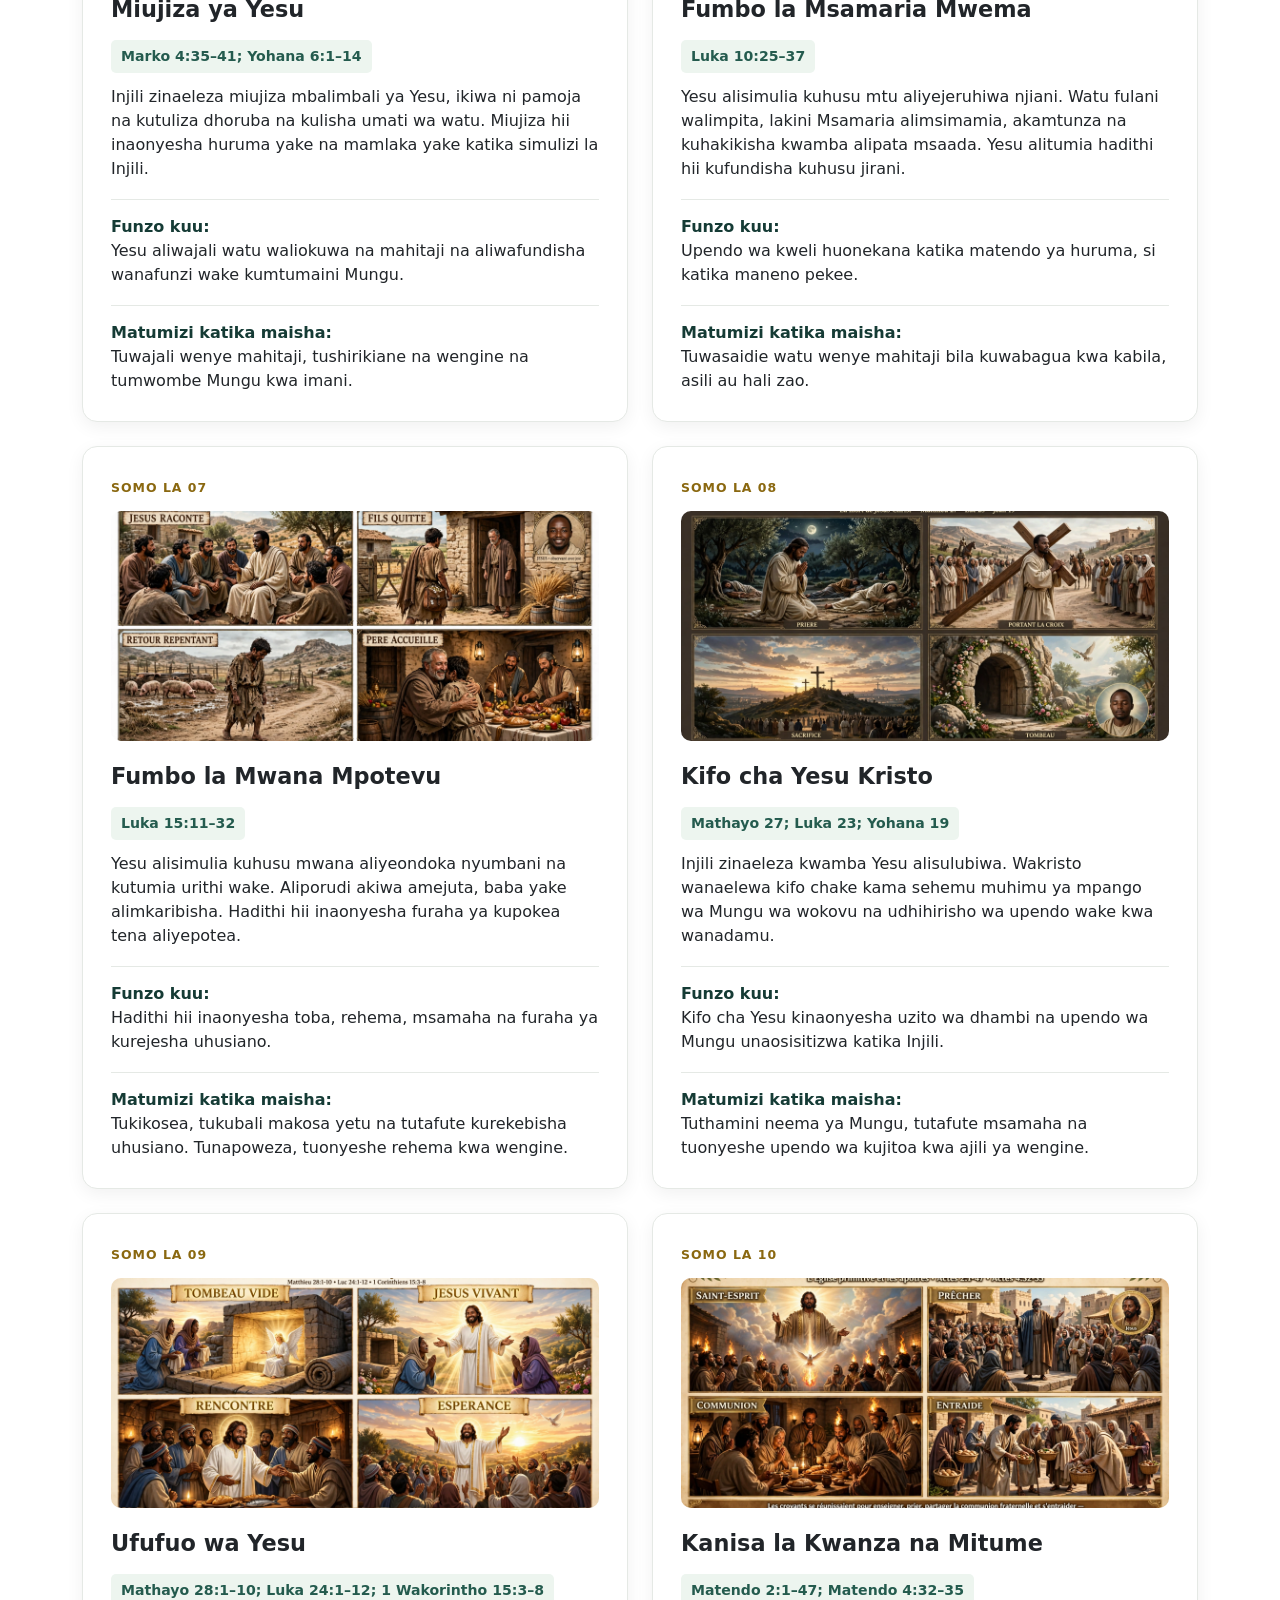
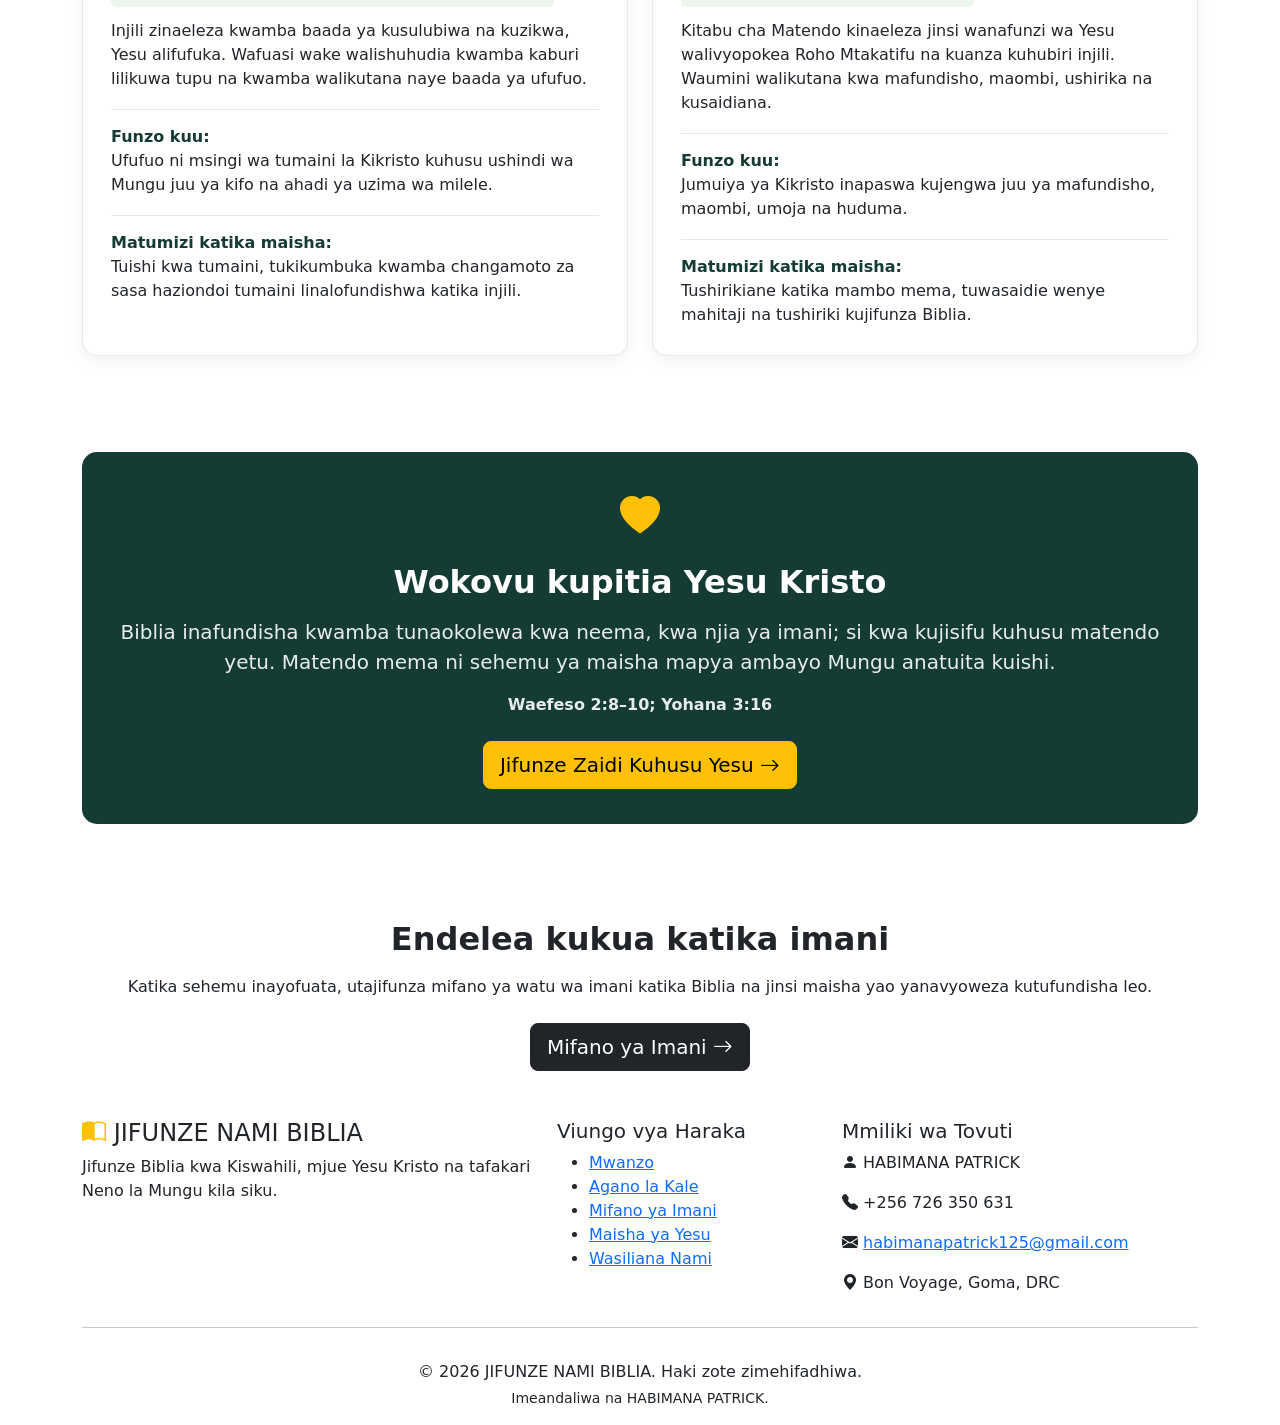
==== commit ab3b1d5f: "Update agano-jipya.html" ====
--- a/agano-jipya.html
+++ b/agano-jipya.html
@@ -31,7 +31,7 @@
          background-repeat: no-repeat;
     background-position: top center;
     background-size: cover;
-    padding: 120px 0;
+    padding: 180px 0;
     color: var(--white-color);
     overflow: hidden;
         }
